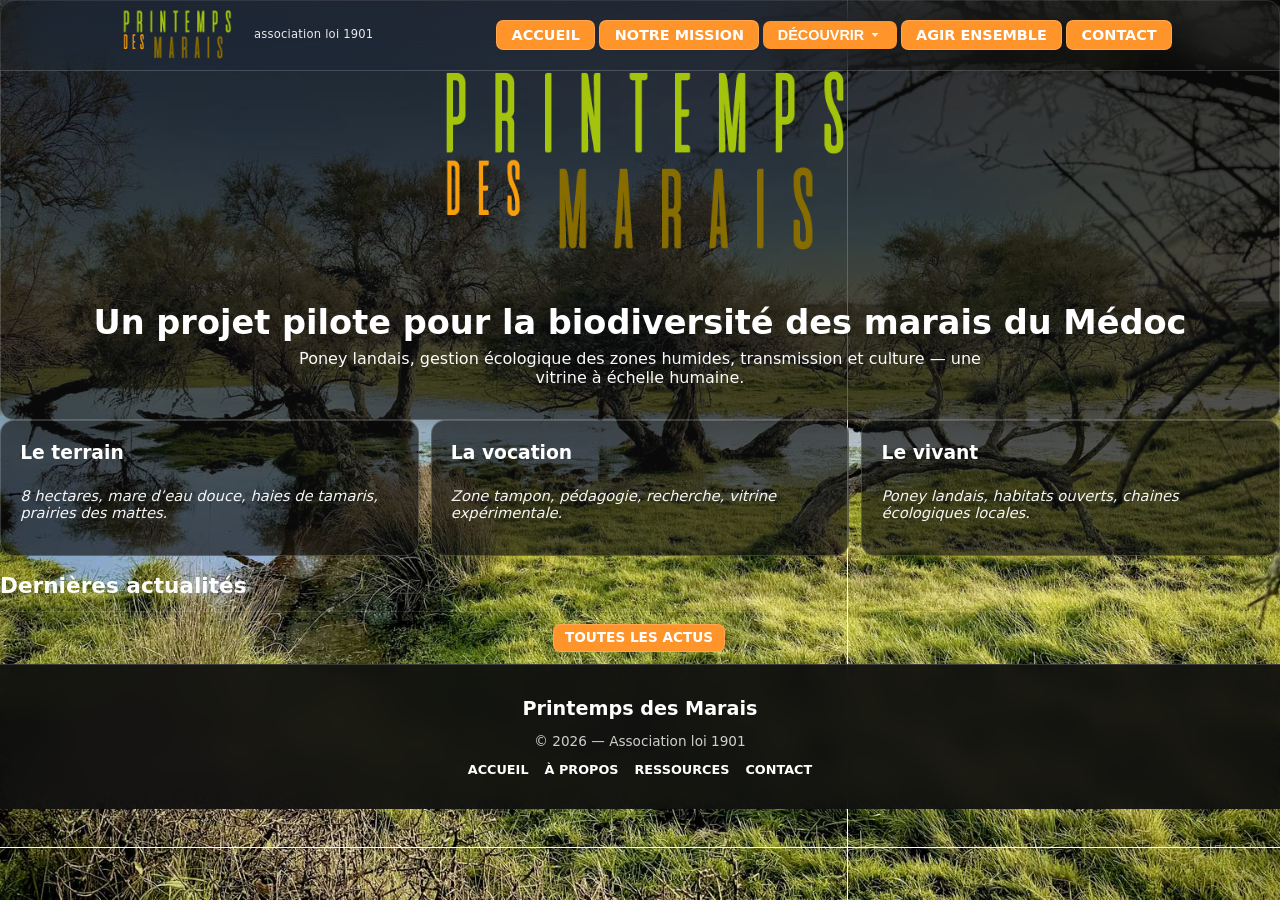
==== index.html @ e1e94a10 "Update index.html" ====
<!doctype html>
<html lang="fr">
<head>
  <meta charset="utf-8" />
  <meta name="viewport" content="width=device-width,initial-scale=1" />
  <title>Accueil — Printemps des Marais</title>

  <!-- Styles globaux -->
  <link rel="stylesheet" href="css/fonts.css">
  <link rel="stylesheet" href="css/layout.css">
  <link rel="stylesheet" href="css/content.css">
</head>
<body class="page1">
  <!-- Fond décoratif (défini via body.page1 dans content.css → fondterrain8.jpg) -->
  <div class="bg-container"><div class="bg-image"></div></div>

  <!-- Header injecté -->
  <header id="site-header"></header>

  <main class="wrap" id="main">
    <!-- HERO -->
    <section id="home-hero" class="panel center" style="padding:clamp(1.2rem,4vw,2rem)">
      <img src="images/logo_pdm.png" alt="Printemps des Marais — Logo" style="width:100%;max-width:520px;height:auto;display:block;margin:0 auto .6rem auto;">
      <h1 class="section-title" style="margin:.2rem 0 .4rem 0;">Un projet pilote pour la biodiversité des marais du Médoc</h1>
      <p style="max-width:70ch;margin:0 auto;opacity:.98;">Poney landais, gestion écologique des zones humides, transmission et culture — une vitrine à échelle humaine.</p>
    </section>

    <!-- CARTES INTRO (exemple) -->
    <section class="home-grid" aria-label="Repères">
      <article class="home-card">
        <h3>Le terrain</h3>
        <p class="small">8&nbsp;hectares, mare d’eau douce, haies de tamaris, prairies des mattes.</p>
      </article>
      <article class="home-card">
        <h3>La vocation</h3>
        <p class="small">Zone tampon, pédagogie, recherche, vitrine expérimentale.</p>
      </article>
      <article class="home-card">
        <h3>Le vivant</h3>
        <p class="small">Poney landais, habitats ouverts, chaines écologiques locales.</p>
      </article>
    </section>

    <!-- DERNIÈRES ACTUALITÉS -->
    <section aria-label="Dernières actualités" style="margin-top:1rem;">
      <h2 class="section-subtitle">Dernières actualités</h2>

      <!-- Liste qui sera peuplée par js/home-news.js -->
      <div id="home-news" class="news-list" data-limit="3"></div>

      <div class="news-card__actions" style="justify-content:center;margin-top:.4rem;">
        <a class="nav-button" href="actus.html">Toutes les actus</a>
      </div>
    </section>
  </main>

  <!-- Footer injecté -->
  <footer id="site-footer"></footer>

  <!-- Scripts globaux -->
  <script src="js/background.js"></script>
  <script src="js/injector.js"></script>

  <!-- Script qui alimente la section Dernières actualités -->
  <script src="js/home-news.js"></script>
</body>
</html>
---- css/layout.css ----
/* ===========================
   VARIABLES & BASE GLOBALE
   =========================== */
:root{
  --vert: #97bb2b;
  --orange: #ff942a;
  --marron: #7f6115;

  --bar-h: 70px;
  --text: #ffffff;

  --orange-dark: #e67e22;
  --panel-bg: rgba(15,15,15,.96);
}

html { box-sizing: border-box; }
*, *::before, *::after { box-sizing: inherit; }

html, body {
  margin:0;
  padding:0;
  font-family: "Inter", system-ui, -apple-system, Segoe UI, Roboto, "Helvetica Neue", Arial, sans-serif;
  color:#111;
}

/* ===========================
   HEADER (fixe, transparent, blur fort)
   =========================== */
.site-header{
  position: fixed;
  inset: 0 0 auto 0;
  z-index: 1000;
  background: transparent;
  backdrop-filter: blur(18px) saturate(120%);
  -webkit-backdrop-filter: blur(18px) saturate(120%);
  border-bottom: 1px solid rgba(255,255,255,.18);
}

/* Conteneur nav */
.nav{
  max-width: 1100px;
  margin: 0 auto;
  padding: 0 1rem;
  min-height: var(--bar-h);
  display: flex;
  align-items: center;
  justify-content: space-between;
  font-family: "Inter", system-ui, sans-serif;
}

/* Marque */
.brand{
  display:flex; align-items:center; gap:.5rem;
  text-decoration:none; min-height: var(--bar-h);
}
.brand-logo{
  height: var(--bar-h); width:auto; object-fit: contain; display:block;
}
.tagline{
  font-size: .72rem; line-height: 1; letter-spacing: .02em;
  text-transform: none;
  color: rgba(255,255,255,.9);
  white-space: nowrap;
  align-self: center;
}

/* Liens desktop (boutons oranges Inter 700 caps) */
.nav-links{ 
  display:flex; 
  gap:2px; /* espace entre boutons */
  align-items:center; 
}

.nav-link,
.nav-button{
  display:inline-block;
  background: var(--orange);
  color: #fff;
  text-decoration: none;
  font-weight: 700;
  text-transform: uppercase;
  padding: .45rem .9rem;
  border-radius: .45rem;
  border: 1px solid rgba(255,255,255,.18);
  font-size: .9rem;
  line-height: 1;
  transition: background .2s ease, opacity .2s ease, transform .05s ease;
  cursor: pointer;
  margin-right:2px; /* espace léger entre boutons */
}
.nav-link:hover,
.nav-button:hover{ background: var(--orange-dark); }
.nav-button:active,
.nav-link:active{ transform: translateY(1px); }

/* Élément avec sous-menu */
.nav-group{ position: relative; }

/* Bouton "Découvrir" */
.has-sub{
  border: none;
  background: var(--orange);
  color: #fff;
  font-weight: 700;
  text-transform: uppercase;
  padding: .45rem .9rem;
  border-radius: .45rem;
  display: inline-flex;
  align-items: center;
  gap: .25rem;
  cursor: pointer;
}
.has-sub:hover{ background: var(--orange-dark); }

/* Caret + pivot */
.caret{
  width:14px; height:14px; opacity:.9;
  transition: transform .18s ease;
  transform-origin: 50% 45%;
}
.nav-group:hover .caret,
.nav-group:focus-within .caret,
.nav-group.open .caret{
  transform: rotate(180deg);
}

/* Sous-menu (desktop) — ORANGE + fade/slide + anti-flicker */
.submenu{
  position: absolute;
  top: 100%;
  left: 0;
  min-width: 260px;
  background: var(--orange);
  color: #fff;
  z-index: 1002;
  border: 1px solid rgba(255,255,255,.18);
  border-radius: 12px;
  padding: .35rem;

  opacity: 0;
  visibility: hidden;
  transform: translateY(-6px);
  pointer-events: none;

  transition: opacity .18s ease, transform .18s ease, visibility 0s linear .18s;
  will-change: opacity, transform;
}
.submenu::before{
  content:"";
  position:absolute;
  left:0; right:0;
  top:-8px; height:8px;
}
.nav-group:hover .submenu,
.nav-group:focus-within .submenu,
.nav-group.open .submenu{
  opacity: 1;
  transform: translateY(0);
  visibility: visible;
  pointer-events: auto;
  transition-delay: 0s;
}

/* Liens du sous-menu (plus petits) + espace 2px entre items */
.submenu-link{
  display:block;
  padding: .45rem .6rem;
  color:#fff; text-decoration:none;
  font-weight:700;
  text-transform: uppercase;
  font-size:.8rem;
  border-radius: .4rem;
  margin-bottom:2px;      /* espace entre items */
}
.submenu-link:last-child{ margin-bottom:0; }
.submenu-link:hover{ background: rgba(255,255,255,.12); }

/* ===== Burger & mobile ===== */
.nav-toggle{ position:absolute; left:-9999px; }
.hamburger{
  display:none;
  width:44px; height:44px; padding:10px;
  cursor:pointer;
  align-items:center; justify-content:center; flex-direction:column; gap:5px;
}
.hamburger span{
  display:block; width:24px; height:3px; background:#fff; border-radius:2px;
}

.mobile-menu{
  display:none; position:absolute; top: var(--bar-h); left:0; right:0; z-index: 1001;
  background: var(--panel-bg);
  backdrop-filter: blur(12px);
  -webkit-backdrop-filter: blur(12px);
  border-top: 1px solid rgba(255,255,255,.12);
  padding: .5rem;
}

.mobile-link{
  display:block;
  padding: .85rem 1rem;
  text-decoration:none;
  color:#fff;
  border-bottom:1px solid rgba(255,255,255,.08);
  font-weight: 700;
  text-transform: uppercase;
  border-radius: .35rem;
  margin-bottom:2px; /* espace entre boutons */
}
.mobile-link:hover{ background: rgba(255,255,255,.1); }

/* Boutons orange spécifiques dans le menu mobile (iOS/burger) */
.mobile-link.nav-button,
.sub-trigger.nav-button{
  background: var(--orange);
  border:1px solid rgba(255,255,255,.18);
}
.mobile-link.nav-button:hover,
.sub-trigger.nav-button:hover{
  background: var(--orange-dark);
}

/* Sous-menu mobile (accordion) */
.sub-toggle{ position:absolute; left:-9999px; }
.sub-trigger{
  display:block; position:relative; cursor:pointer;
  margin-top:0;           /* évite un surplus d'espace au-dessus */
  line-height:1.2;        /* harmonise la hauteur du bouton label */
  margin-bottom:2px;      /* espace uniforme entre Notre Mission et Découvrir */
}
.sub-trigger::after{
  content:"▾"; position:absolute; right:1rem; top:50%; transform: translateY(-50%);
}
.mobile-submenu{
  display:none; padding: .25rem 0 .5rem 0; background: rgba(255,255,255,.03);
}
.sub-toggle:checked ~ .mobile-submenu{ display:block; }
.mobile-link.sub{ padding-left: 1.5rem; }

/* Responsive (iOS/burger) */
@media (max-width: 900px), (hover:none) and (pointer:coarse){
  .nav-links{ display:none; }
  .hamburger{ display:flex; }
  .nav{ position:relative; }
  .nav-toggle:checked ~ .mobile-menu{ display:block; }

  /* Grands titres (boutons principaux) plus gros */
  .mobile-link.nav-button,
  .sub-trigger.nav-button{
    font-size: 1rem;
    font-weight: 700;
  }
  /* Sous-menu mobile plus petit et plus fin */
  .mobile-link.sub{
    font-size: .85rem;
    font-weight: 600;
  }
}

/* Focus visible (accessibilité) */
a:focus-visible, button:focus-visible, .hamburger:focus-visible, .submenu-link:focus-visible{
  outline: 2px solid #fff; outline-offset: 3px;
}

/* ===========================
   FOOTER
   =========================== */
.site-footer{
  background: rgba(15,15,15,.92);
  backdrop-filter: blur(12px);
  -webkit-backdrop-filter: blur(12px);
  color:#fff;
  padding:2rem 1rem;
  border-top:1px solid rgba(255,255,255,.15);
  font-family: "Inter", system-ui, sans-serif;
}
.footer-inner{
  max-width:1100px;
  margin:0 auto;
  display:flex;
  flex-direction:column;
  align-items:center;
  gap:.8rem;
  text-align:center;
}
.footer-brand{
  font-size:1.2rem;
  font-weight:800;
  margin:0;
}
.footer-legal{
  font-size:.85rem;
  opacity:.8;
  margin:0;
}
.footer-nav{
  display:flex;
  gap:1rem;
  flex-wrap:wrap;
  justify-content:center;
}
.footer-nav a{
  color:#fff;
  text-decoration:none;
  font-weight:700;
  text-transform:uppercase;
  font-size:.8rem;
}
.footer-nav a:hover{ opacity:.7; }
---- css/content.css ----
/* =========================================================
   CONTENT.CSS
   Styles de contenu réutilisables (sections, panels, cartes),
   fond d'écran par page, composants (actus, features).
   Dépend des variables et resets définis dans layout.css
   (couleurs, typo, header/footer, .wrap, etc.)
   ========================================================= */

/* ===========================
   FOND D'ÉCRAN (système global)
   =========================== */
.bg-container{
  position: fixed;
  inset: 0;
  z-index: -1;
  overflow: hidden;
}
.bg-image{
  position: absolute;
  inset: 0;
  background-size: cover;
  background-position: center center;
  background-repeat: no-repeat;
  transform: translateZ(0);
  will-change: filter, opacity, transform;
  transition: filter .25s ease, opacity .25s ease;
}

/* Mapping : chaque page choisit son fond via la classe body.pageX
   (Les lignes ci-dessous peuvent être adaptées selon vos fichiers) */

/* Accueil */
body.page1 .bg-image{ background-image: url("../images/fondterrain8.jpg"); }

/* Mission (exemple) */
body.page2 .bg-image{ background-image: url("../images/fondterrain3.jpg"); }

/* Agir */
body.page3 .bg-image{ background-image: url("../images/fondterrain4.jpg"); }

/* Actus / Blog */
body.page4 .bg-image{ background-image: url("../images/fondterrain2.jpg"); }

/* Galerie / Storyboard */
body.page5 .bg-image{ background-image: url("../images/fondterrain5.jpg"); }

/* NOUVEAU — Article (exemple) */
body.page6 .bg-image{ background-image: url("../images/fondterrain6.jpg"); }

/* Page 7 (réservée / future) */
body.page7 .bg-image{ background-image: url("../images/fondterrain7.jpg"); }

/* Ressources */
body.page8 .bg-image{ background-image: url("../images/fondterrain7.jpg"); }

/* NOUVEAU — À propos */
body.page9 .bg-image{ background-image: url("../images/fondterrain5.jpg"); }

/* ===========================
   PANNEAUX & TITRES
   =========================== */
.panel{
  background: rgba(15,15,15,.65);
  border: 1px solid rgba(255,255,255,.18);
  border-radius: 14px;
  color: #fff;
  padding: clamp(.9rem, 2.6vw, 1.25rem);
  box-shadow: 0 10px 30px rgba(0,0,0,.18);
}
.section-title{
  margin: 0 0 .35rem 0;
  color: #fff;
  font-size: clamp(1.4rem, 3.2vw, 2.1rem);
  line-height: 1.2;
}
.section-subtitle{
  margin: .1rem 0 .25rem 0;
  color: #fff;
  font-size: clamp(1.05rem, 2.2vw, 1.35rem);
  line-height: 1.3;
  opacity: .98;
}

/* Liens texte (sur fond sombre) */
.text-link{
  color:#fff;
  text-decoration: underline;
  text-decoration-thickness: 2px;
  text-underline-offset: 3px;
}
.text-link:hover{ opacity:.85; }

/* Boutons orange : héritent des styles de layout.css (nav-button)
   Ici juste quelques tweaks optionnels si utilisés dans le contenu. */
.panel .nav-button{ margin-top: .25rem; }

/* ===========================
   HOME — cartes info rapides
   (utilisé aussi sur d'autres pages si besoin)
   =========================== */
.home-grid{ display:grid; gap:12px; }
@media (min-width: 900px){ .home-grid{ grid-template-columns: repeat(3, minmax(0, 1fr)); } }
.home-card{
  background: rgba(15,15,15,.65);
  border:1px solid rgba(255,255,255,.18);
  border-radius:14px;
  color:#fff;
  padding: clamp(.9rem, 2.5vw, 1.2rem);
  display:grid; gap:.4rem;
}
.home-card h3{ margin:.1rem 0 .2rem 0; color:#fff; }
.home-card p.small{ font-size:.92rem; opacity:.95; font-style: italic; }

/* ===========================
   ACTUS — mini-listing sur la home
   =========================== */
.news-list{
  display:grid; gap:12px;
}
@media (min-width: 860px){
  .news-list{
    grid-template-columns: repeat(3, minmax(0, 1fr));
  }
}
.news-card{
  background: rgba(15,15,15,.65);
  border:1px solid rgba(255,255,255,.18);
  border-radius:14px;
  color:#fff;
  overflow:hidden;
  display:grid; grid-template-rows: auto 1fr auto;
}
.news-card__thumb{
  width:100%; height:170px; object-fit:cover; display:block;
}
.news-card__body{
  padding:.85rem; display:grid; gap:.35rem;
}
.news-card__title{
  margin:0; font-size:1rem; line-height:1.25;
}
.news-card__title a{
  color:#fff; text-decoration:none;
}
.news-card__meta{
  font-size:.82rem; opacity:.85;
}
.news-card__excerpt{
  margin:.15rem 0 0 0; opacity:.95;
  display:-webkit-box; -webkit-line-clamp: 2; -webkit-box-orient: vertical; overflow:hidden;
}
.news-card__actions{
  display:flex; gap:.5rem; padding:.75rem .85rem; border-top:1px solid rgba(255,255,255,.12);
}
.news-card__actions .nav-button{
  padding:.4rem .7rem; font-size:.85rem;
}

/* ===========================
   ACTUS — page actus (cards .post)
   (Structure attendue par js/home-news.js)
   =========================== */
.post{
  display:grid;
  grid-template-columns:160px 1fr;
  gap:12px;
  background:rgba(15,15,15,.65);
  border:1px solid rgba(255,255,255,.18);
  border-radius:14px;
  color:#fff;
  overflow:hidden;
}
.post-thumb{ width:100%; height:100%; min-height:120px; object-fit:cover; display:block; }
.post-body{ padding:.9rem; display:grid; gap:.4rem; align-content:start; }
.post-title{ margin:0; font-size:1.1rem; }
.post-title a{ color:#fff; text-decoration:none; }
.post-meta{ font-size:.85rem; opacity:.85; }
.post-excerpt{ margin:.2rem 0 .4rem 0; opacity:.95; }
.posts{ display:grid; gap:12px; }
@media(min-width:820px){
  .posts{ grid-template-columns:repeat(2,1fr); }
  .post{ grid-template-columns:220px 1fr; }
}

/* Filtres actus */
.filters{ display:flex; gap:.5rem; flex-wrap:wrap; margin:.2rem 0 1rem 0; }
.filter{
  background:rgba(255,255,255,.08);
  border:1px solid rgba(255,255,255,.18);
  color:#fff; text-decoration:none;
  padding:.4rem .7rem; border-radius:.5rem;
  font-weight:700; text-transform:uppercase; font-size:.8rem;
}
.filter.is-active{ background: var(--orange); }

/* ===========================
   STORY FEATURE (article spécial vidéo/image + texte)
   =========================== */
.story-feature{
  display:grid;
  gap:14px;
  align-items:center;
  background: rgba(15,15,15,.65);
  border: 1px solid rgba(255,255,255,.18);
  border-radius: 14px;
  padding: clamp(.9rem, 2.5vw, 1.25rem);
  color:#fff;
}
@media (min-width: 860px){
  .story-feature{
    grid-template-columns: 1fr 1fr;
  }
}
.story-feature.--wide{
  grid-template-columns: 1fr;
}
.story-feature__media{
  position:relative;
  border-radius: 12px;
  overflow:hidden;
  background:#000;
  box-shadow: 0 10px 30px rgba(0,0,0,.25);
}
.story-feature__content{
  display:grid;
  gap:.6rem;
  align-content:center;
}
.story-feature__title{
  margin:0;
  font-size: clamp(1.1rem, 2.4vw, 1.5rem);
}
.story-feature__eyebrow{
  margin:0;
  font-size:.85rem;
  letter-spacing:.04em;
  text-transform:uppercase;
  opacity:.8;
}
/* Vidéo responsive */
.story-feature.--video .story-feature__media{
  aspect-ratio: 16 / 9;
}
.story-feature.--video .story-feature__media iframe{
  position:absolute; inset:0; width:100%; height:100%; border:0;
}
/* Image */
.story-feature.--image .story-feature__media img{
  display:block; width:100%; height:auto;
}
.story-feature__caption{
  margin:.35rem 0 0 0;
  font-size:.9rem;
  opacity:.9;
}
.story-feature .actions{
  display:flex; gap:.5rem; flex-wrap:wrap;
}

/* ===========================
   ARTICLES (pages article-*.html)
   =========================== */
.article{
  max-width: 900px; margin: 0 auto;
  display: grid; gap: 1rem;
}
.article h2{ margin:.2rem 0 .4rem; }
.article p{ line-height:1.7; }

/* Couverture cliquable (lightbox basique côté page article) */
.cover{
  margin: 0;
  text-align: center;
}
.cover img{
  max-width:100%;
  height:auto;
  border-radius:12px;
  border:1px solid rgba(255,255,255,.18);
  background:rgba(255,255,255,.06);
  cursor: zoom-in;
}
.cover figcaption{
  color:#fff; opacity:.95; font-size:.92rem; margin-top:.4rem;
}

/* ===========================
   UTILITAIRES
   =========================== */
.wrap-narrow{ max-width: 900px; margin: 0 auto; }
.center{ text-align:center; }
.mt-0{ margin-top:0; }
.mt-1{ margin-top:.5rem; }
.mt-2{ margin-top:1rem; }
.mb-0{ margin-bottom:0; }
.mb-1{ margin-bottom:.5rem; }
.mb-2{ margin-bottom:1rem; }
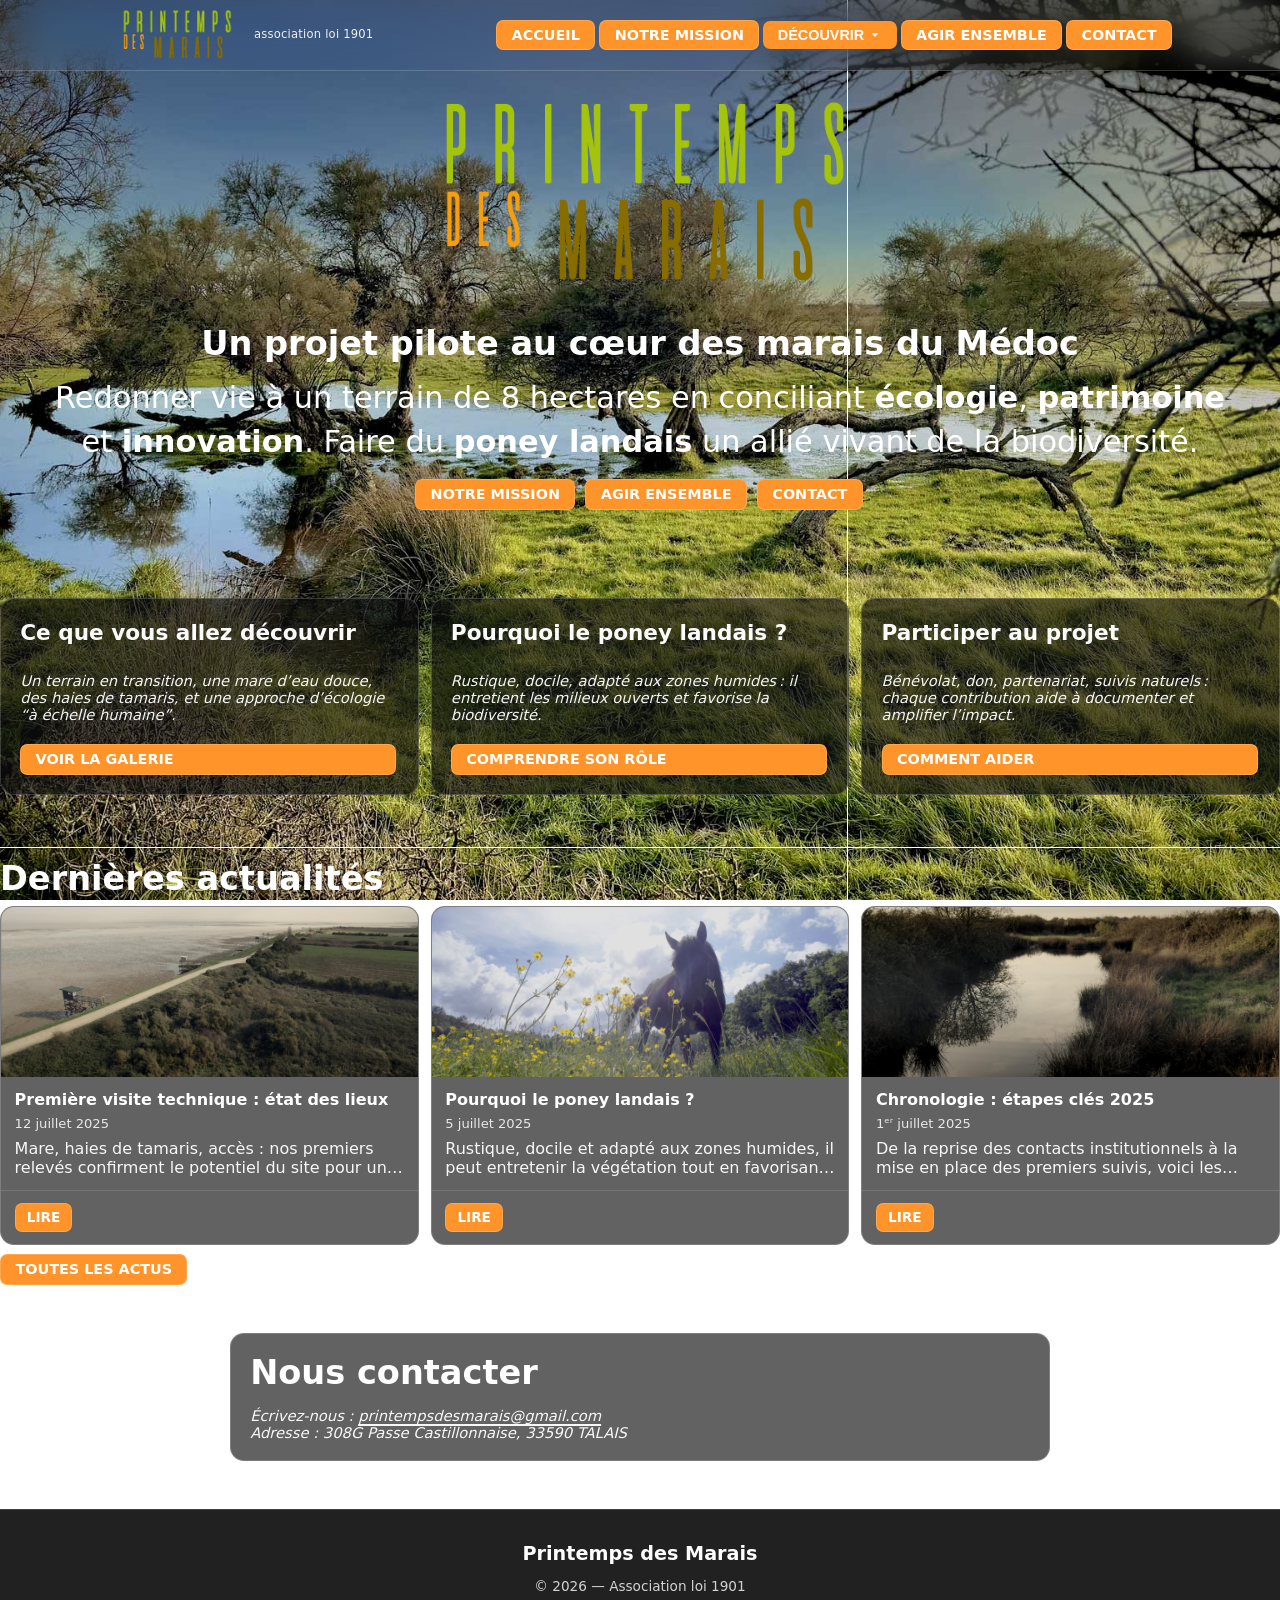
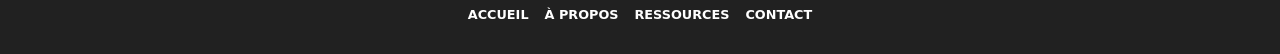
==== commit 27a4336c: "Update index.html" ====
--- a/index.html
+++ b/index.html
@@ -3,12 +3,44 @@
 <head>
   <meta charset="utf-8" />
   <meta name="viewport" content="width=device-width,initial-scale=1" />
-  <title>Accueil — Printemps des Marais</title>
-
+  <title>Printemps des Marais — Accueil</title>
+  <meta name="description" content="Projet pilote dans les marais du Médoc : écologie, patrimoine, poney landais.">
   <!-- Styles globaux -->
-  <link rel="stylesheet" href="css/fonts.css">
   <link rel="stylesheet" href="css/layout.css">
   <link rel="stylesheet" href="css/content.css">
+  <link rel="stylesheet" href="css/fonts.css">
+  <style>
+    /* Ajustements légers spécifiques à l’accueil */
+    #hero { text-align:center; padding: clamp(2rem,6vw,4rem) 0; }
+    #hero .brand-hero img{ width:100%; max-width:520px; height:auto; display:block; margin:0 auto; }
+    #hero .hero-lead{
+      color:#fff;
+      font-size: clamp(1.2rem, 2.8vw, 1.9rem);
+      line-height:1.45;
+      max-width: 74ch;
+      margin: .75rem auto 0 auto;
+      text-wrap: balance;
+      text-align:center;
+    }
+    .cta-row{ display:flex; gap:.5rem; flex-wrap:wrap; justify-content:center; margin-top:.9rem; }
+
+    /* Petites “box” d’infos sous le hero */
+    .home-grid{ display:grid; gap:12px; margin: 1rem 0 2rem 0; }
+    @media (min-width: 900px){ .home-grid{ grid-template-columns: repeat(3, minmax(0, 1fr)); } }
+    .home-card{
+      background: rgba(15,15,15,.65);
+      border:1px solid rgba(255,255,255,.18);
+      border-radius:14px;
+      color:#fff;
+      padding: clamp(.9rem, 2.5vw, 1.2rem);
+      display:grid; gap:.4rem;
+    }
+    .home-card h3{ margin:.1rem 0 .2rem 0; color:#fff; }
+    .home-card p.small{ font-size:.92rem; opacity:.95; font-style: italic; }
+
+    /* Section actualités (le script injecte .news-card depuis home-news.js) */
+    #actualites .section-title{ margin-bottom:.4rem; }
+  </style>
 </head>
 <body class="page1">
   <!-- Fond décoratif (défini via body.page1 dans content.css → fondterrain8.jpg) -->
@@ -17,39 +49,62 @@
   <!-- Header injecté -->
   <header id="site-header"></header>
 
-  <main class="wrap" id="main">
+  <main id="main" class="wrap">
     <!-- HERO -->
-    <section id="home-hero" class="panel center" style="padding:clamp(1.2rem,4vw,2rem)">
-      <img src="images/logo_pdm.png" alt="Printemps des Marais — Logo" style="width:100%;max-width:520px;height:auto;display:block;margin:0 auto .6rem auto;">
-      <h1 class="section-title" style="margin:.2rem 0 .4rem 0;">Un projet pilote pour la biodiversité des marais du Médoc</h1>
-      <p style="max-width:70ch;margin:0 auto;opacity:.98;">Poney landais, gestion écologique des zones humides, transmission et culture — une vitrine à échelle humaine.</p>
+    <section id="hero" aria-label="Introduction — Accueil">
+      <div class="brand-hero">
+        <img src="images/logo_pdm.png" alt="Printemps des Marais — Logo">
+      </div>
+      <h1 class="section-title" style="color:#fff;">Un projet pilote au cœur des marais du Médoc</h1>
+      <p class="hero-lead">
+        Redonner vie à un terrain de 8&nbsp;hectares en conciliant <strong>écologie</strong>, <strong>patrimoine</strong> et <strong>innovation</strong>.
+        Faire du <strong>poney landais</strong> un allié vivant de la biodiversité.
+      </p>
+      <div class="cta-row">
+        <a href="projet-1.html" class="nav-button">Notre mission</a>
+        <a href="agir.html" class="nav-button">Agir ensemble</a>
+        <a href="#contact" class="nav-button">Contact</a>
+      </div>
     </section>
 
-    <!-- CARTES INTRO (exemple) -->
-    <section class="home-grid" aria-label="Repères">
-      <article class="home-card">
-        <h3>Le terrain</h3>
-        <p class="small">8&nbsp;hectares, mare d’eau douce, haies de tamaris, prairies des mattes.</p>
-      </article>
-      <article class="home-card">
-        <h3>La vocation</h3>
-        <p class="small">Zone tampon, pédagogie, recherche, vitrine expérimentale.</p>
-      </article>
-      <article class="home-card">
-        <h3>Le vivant</h3>
-        <p class="small">Poney landais, habitats ouverts, chaines écologiques locales.</p>
-      </article>
+    <!-- 3 boxes de mise en contexte -->
+    <section aria-label="À la une" style="padding: .5rem 0 1rem 0;">
+      <div class="home-grid">
+        <article class="home-card">
+          <h3 class="section-subtitle">Ce que vous allez découvrir</h3>
+          <p class="small">Un terrain en transition, une mare d’eau douce, des haies de tamaris, et une approche d’écologie “à échelle humaine”.</p>
+          <a href="galerie.html" class="nav-button">Voir la galerie</a>
+        </article>
+        <article class="home-card">
+          <h3 class="section-subtitle">Pourquoi le poney landais ?</h3>
+          <p class="small">Rustique, docile, adapté aux zones humides : il entretient les milieux ouverts et favorise la biodiversité.</p>
+          <a href="projet-1.html#biodiversite" class="nav-button">Comprendre son rôle</a>
+        </article>
+        <article class="home-card">
+          <h3 class="section-subtitle">Participer au projet</h3>
+          <p class="small">Bénévolat, don, partenariat, suivis naturels : chaque contribution aide à documenter et amplifier l’impact.</p>
+          <a href="agir.html" class="nav-button">Comment aider</a>
+        </article>
+      </div>
     </section>
 
-    <!-- DERNIÈRES ACTUALITÉS -->
-    <section aria-label="Dernières actualités" style="margin-top:1rem;">
-      <h2 class="section-subtitle">Dernières actualités</h2>
+    <!-- ACTUALITÉS (auto : 3 derniers articles de actus.html) -->
+    <section id="actualites" aria-label="Dernières actualités" style="padding:1rem 0 2rem 0;">
+      <h2 class="section-title">Dernières actualités</h2>
+      <div id="home-news-list" class="news-list"></div>
+      <div style="margin-top:.6rem;">
+        <a class="nav-button" href="actus.html">Toutes les actus</a>
+      </div>
+    </section>
 
-      <!-- Liste qui sera peuplée par js/home-news.js -->
-      <div id="home-news" class="news-list" data-limit="3"></div>
-
-      <div class="news-card__actions" style="justify-content:center;margin-top:.4rem;">
-        <a class="nav-button" href="actus.html">Toutes les actus</a>
+    <!-- CONTACT -->
+    <section id="contact" aria-label="Contact" style="padding:1rem 0 3rem 0;">
+      <div class="home-card" style="max-width:820px; margin:0 auto;">
+        <h2 class="section-title" style="margin:0 0 .25rem 0;">Nous contacter</h2>
+        <p class="small" style="margin:.2rem 0 0 0;">
+          Écrivez-nous : <a class="text-link" href="mailto:printempsdesmarais@gmail.com">printempsdesmarais@gmail.com</a><br>
+          Adresse : 308G Passe Castillonnaise, 33590 TALAIS
+        </p>
       </div>
     </section>
   </main>
@@ -60,8 +115,9 @@
   <!-- Scripts globaux -->
   <script src="js/background.js"></script>
   <script src="js/injector.js"></script>
+  <script src="js/short-text.js"></script>
 
-  <!-- Script qui alimente la section Dernières actualités -->
-  <script src="js/home-news.js"></script>
+  <!-- Script d’agrégation des actus (auto 3 derniers) -->
+  <script src="js/home-news.js" defer></script>
 </body>
 </html>
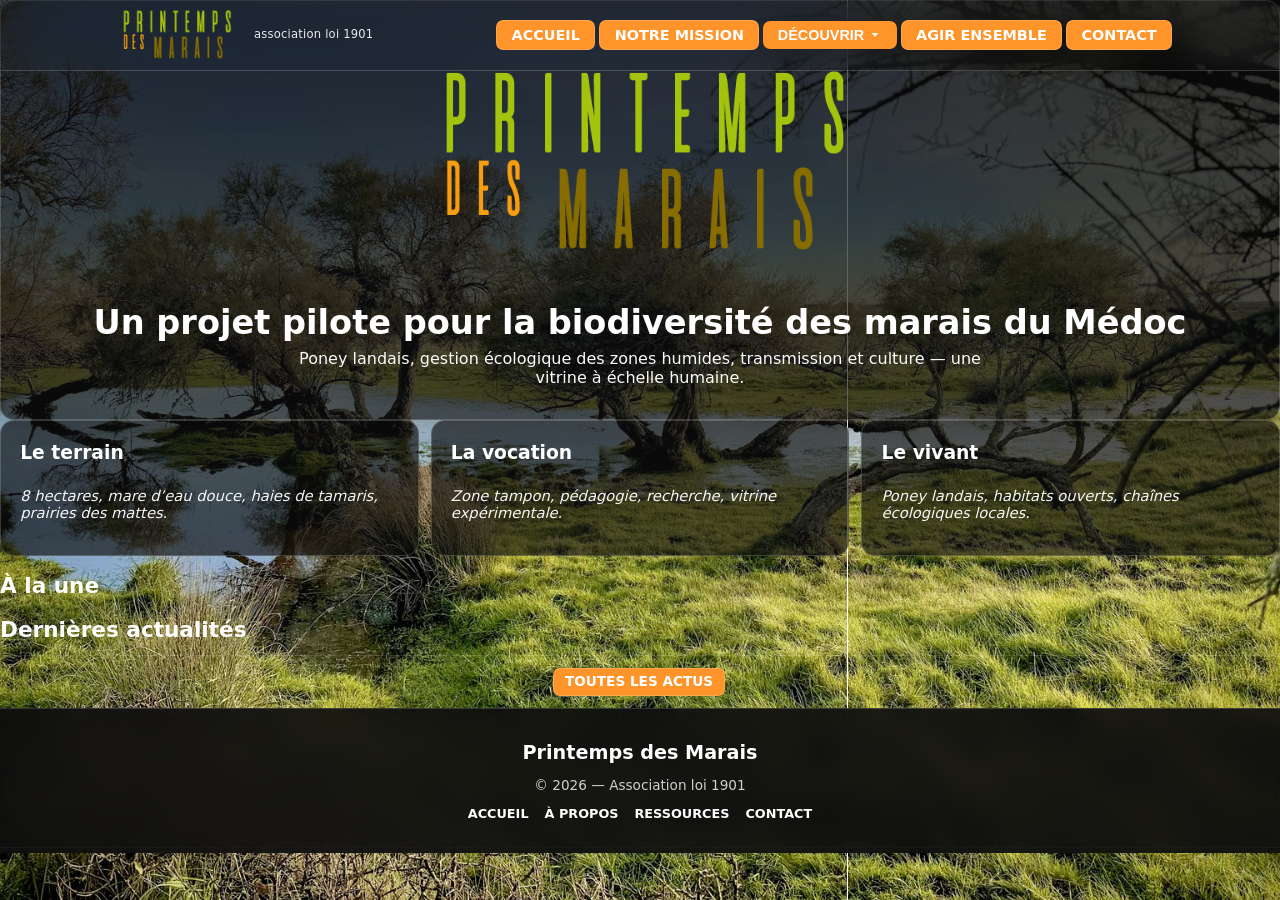
==== commit 306bf32b: "Update index.html" ====
--- a/index.html
+++ b/index.html
@@ -3,43 +3,26 @@
 <head>
   <meta charset="utf-8" />
   <meta name="viewport" content="width=device-width,initial-scale=1" />
-  <title>Printemps des Marais — Accueil</title>
-  <meta name="description" content="Projet pilote dans les marais du Médoc : écologie, patrimoine, poney landais.">
+  <title>Accueil — Printemps des Marais</title>
+
   <!-- Styles globaux -->
+  <link rel="stylesheet" href="css/fonts.css">
   <link rel="stylesheet" href="css/layout.css">
   <link rel="stylesheet" href="css/content.css">
-  <link rel="stylesheet" href="css/fonts.css">
+
+  <!-- Styles locaux très légers pour la zone À la une -->
   <style>
-    /* Ajustements légers spécifiques à l’accueil */
-    #hero { text-align:center; padding: clamp(2rem,6vw,4rem) 0; }
-    #hero .brand-hero img{ width:100%; max-width:520px; height:auto; display:block; margin:0 auto; }
-    #hero .hero-lead{
-      color:#fff;
-      font-size: clamp(1.2rem, 2.8vw, 1.9rem);
-      line-height:1.45;
-      max-width: 74ch;
-      margin: .75rem auto 0 auto;
-      text-wrap: balance;
-      text-align:center;
+    #home-featured-section { margin-top: 1rem; }
+    #home-featured .feature-wrap{
+      background: rgba(15,15,15,.65);
+      border: 1px solid rgba(255,255,255,.18);
+      border-radius: 14px;
+      padding: clamp(.6rem, 2vw, 1rem);
+      box-shadow: 0 10px 30px rgba(0,0,0,.18);
+      overflow: hidden;
     }
-    .cta-row{ display:flex; gap:.5rem; flex-wrap:wrap; justify-content:center; margin-top:.9rem; }
-
-    /* Petites “box” d’infos sous le hero */
-    .home-grid{ display:grid; gap:12px; margin: 1rem 0 2rem 0; }
-    @media (min-width: 900px){ .home-grid{ grid-template-columns: repeat(3, minmax(0, 1fr)); } }
-    .home-card{
-      background: rgba(15,15,15,.65);
-      border:1px solid rgba(255,255,255,.18);
-      border-radius:14px;
-      color:#fff;
-      padding: clamp(.9rem, 2.5vw, 1.2rem);
-      display:grid; gap:.4rem;
-    }
-    .home-card h3{ margin:.1rem 0 .2rem 0; color:#fff; }
-    .home-card p.small{ font-size:.92rem; opacity:.95; font-style: italic; }
-
-    /* Section actualités (le script injecte .news-card depuis home-news.js) */
-    #actualites .section-title{ margin-bottom:.4rem; }
+    /* Harmonise les marges si plusieurs éléments À la une */
+    #home-featured > .feature-wrap + .feature-wrap { margin-top: 12px; }
   </style>
 </head>
 <body class="page1">
@@ -49,62 +32,42 @@
   <!-- Header injecté -->
   <header id="site-header"></header>
 
-  <main id="main" class="wrap">
+  <main class="wrap" id="main">
     <!-- HERO -->
-    <section id="hero" aria-label="Introduction — Accueil">
-      <div class="brand-hero">
-        <img src="images/logo_pdm.png" alt="Printemps des Marais — Logo">
-      </div>
-      <h1 class="section-title" style="color:#fff;">Un projet pilote au cœur des marais du Médoc</h1>
-      <p class="hero-lead">
-        Redonner vie à un terrain de 8&nbsp;hectares en conciliant <strong>écologie</strong>, <strong>patrimoine</strong> et <strong>innovation</strong>.
-        Faire du <strong>poney landais</strong> un allié vivant de la biodiversité.
-      </p>
-      <div class="cta-row">
-        <a href="projet-1.html" class="nav-button">Notre mission</a>
-        <a href="agir.html" class="nav-button">Agir ensemble</a>
-        <a href="#contact" class="nav-button">Contact</a>
-      </div>
+    <section id="home-hero" class="panel center" style="padding:clamp(1.2rem,4vw,2rem)">
+      <img src="images/logo_pdm.png" alt="Printemps des Marais — Logo" style="width:100%;max-width:520px;height:auto;display:block;margin:0 auto .6rem auto;">
+      <h1 class="section-title" style="margin:.2rem 0 .4rem 0;">Un projet pilote pour la biodiversité des marais du Médoc</h1>
+      <p style="max-width:70ch;margin:0 auto;opacity:.98;">Poney landais, gestion écologique des zones humides, transmission et culture — une vitrine à échelle humaine.</p>
     </section>
 
-    <!-- 3 boxes de mise en contexte -->
-    <section aria-label="À la une" style="padding: .5rem 0 1rem 0;">
-      <div class="home-grid">
-        <article class="home-card">
-          <h3 class="section-subtitle">Ce que vous allez découvrir</h3>
-          <p class="small">Un terrain en transition, une mare d’eau douce, des haies de tamaris, et une approche d’écologie “à échelle humaine”.</p>
-          <a href="galerie.html" class="nav-button">Voir la galerie</a>
-        </article>
-        <article class="home-card">
-          <h3 class="section-subtitle">Pourquoi le poney landais ?</h3>
-          <p class="small">Rustique, docile, adapté aux zones humides : il entretient les milieux ouverts et favorise la biodiversité.</p>
-          <a href="projet-1.html#biodiversite" class="nav-button">Comprendre son rôle</a>
-        </article>
-        <article class="home-card">
-          <h3 class="section-subtitle">Participer au projet</h3>
-          <p class="small">Bénévolat, don, partenariat, suivis naturels : chaque contribution aide à documenter et amplifier l’impact.</p>
-          <a href="agir.html" class="nav-button">Comment aider</a>
-        </article>
-      </div>
+    <!-- CARTES INTRO -->
+    <section class="home-grid" aria-label="Repères">
+      <article class="home-card">
+        <h3>Le terrain</h3>
+        <p class="small">8&nbsp;hectares, mare d’eau douce, haies de tamaris, prairies des mattes.</p>
+      </article>
+      <article class="home-card">
+        <h3>La vocation</h3>
+        <p class="small">Zone tampon, pédagogie, recherche, vitrine expérimentale.</p>
+      </article>
+      <article class="home-card">
+        <h3>Le vivant</h3>
+        <p class="small">Poney landais, habitats ouverts, chaînes écologiques locales.</p>
+      </article>
     </section>
 
-    <!-- ACTUALITÉS (auto : 3 derniers articles de actus.html) -->
-    <section id="actualites" aria-label="Dernières actualités" style="padding:1rem 0 2rem 0;">
-      <h2 class="section-title">Dernières actualités</h2>
-      <div id="home-news-list" class="news-list"></div>
-      <div style="margin-top:.6rem;">
-        <a class="nav-button" href="actus.html">Toutes les actus</a>
-      </div>
+    <!-- À LA UNE (FEATURED) -->
+    <section id="home-featured-section" aria-label="À la une">
+      <h2 class="section-subtitle">À la une</h2>
+      <div id="home-featured" data-limit="1"></div>
     </section>
 
-    <!-- CONTACT -->
-    <section id="contact" aria-label="Contact" style="padding:1rem 0 3rem 0;">
-      <div class="home-card" style="max-width:820px; margin:0 auto;">
-        <h2 class="section-title" style="margin:0 0 .25rem 0;">Nous contacter</h2>
-        <p class="small" style="margin:.2rem 0 0 0;">
-          Écrivez-nous : <a class="text-link" href="mailto:printempsdesmarais@gmail.com">printempsdesmarais@gmail.com</a><br>
-          Adresse : 308G Passe Castillonnaise, 33590 TALAIS
-        </p>
+    <!-- DERNIÈRES ACTUALITÉS -->
+    <section aria-label="Dernières actualités" style="margin-top:1rem;">
+      <h2 class="section-subtitle">Dernières actualités</h2>
+      <div id="home-news" class="news-list" data-limit="3"></div>
+      <div class="news-card__actions" style="justify-content:center;margin-top:.4rem;">
+        <a class="nav-button" href="actus.html">Toutes les actus</a>
       </div>
     </section>
   </main>
@@ -115,9 +78,8 @@
   <!-- Scripts globaux -->
   <script src="js/background.js"></script>
   <script src="js/injector.js"></script>
-  <script src="js/short-text.js"></script>
 
-  <!-- Script d’agrégation des actus (auto 3 derniers) -->
-  <script src="js/home-news.js" defer></script>
+  <!-- Script qui alimente “À la une” et “Dernières actualités” -->
+  <script src="js/home-news.js"></script>
 </body>
 </html>
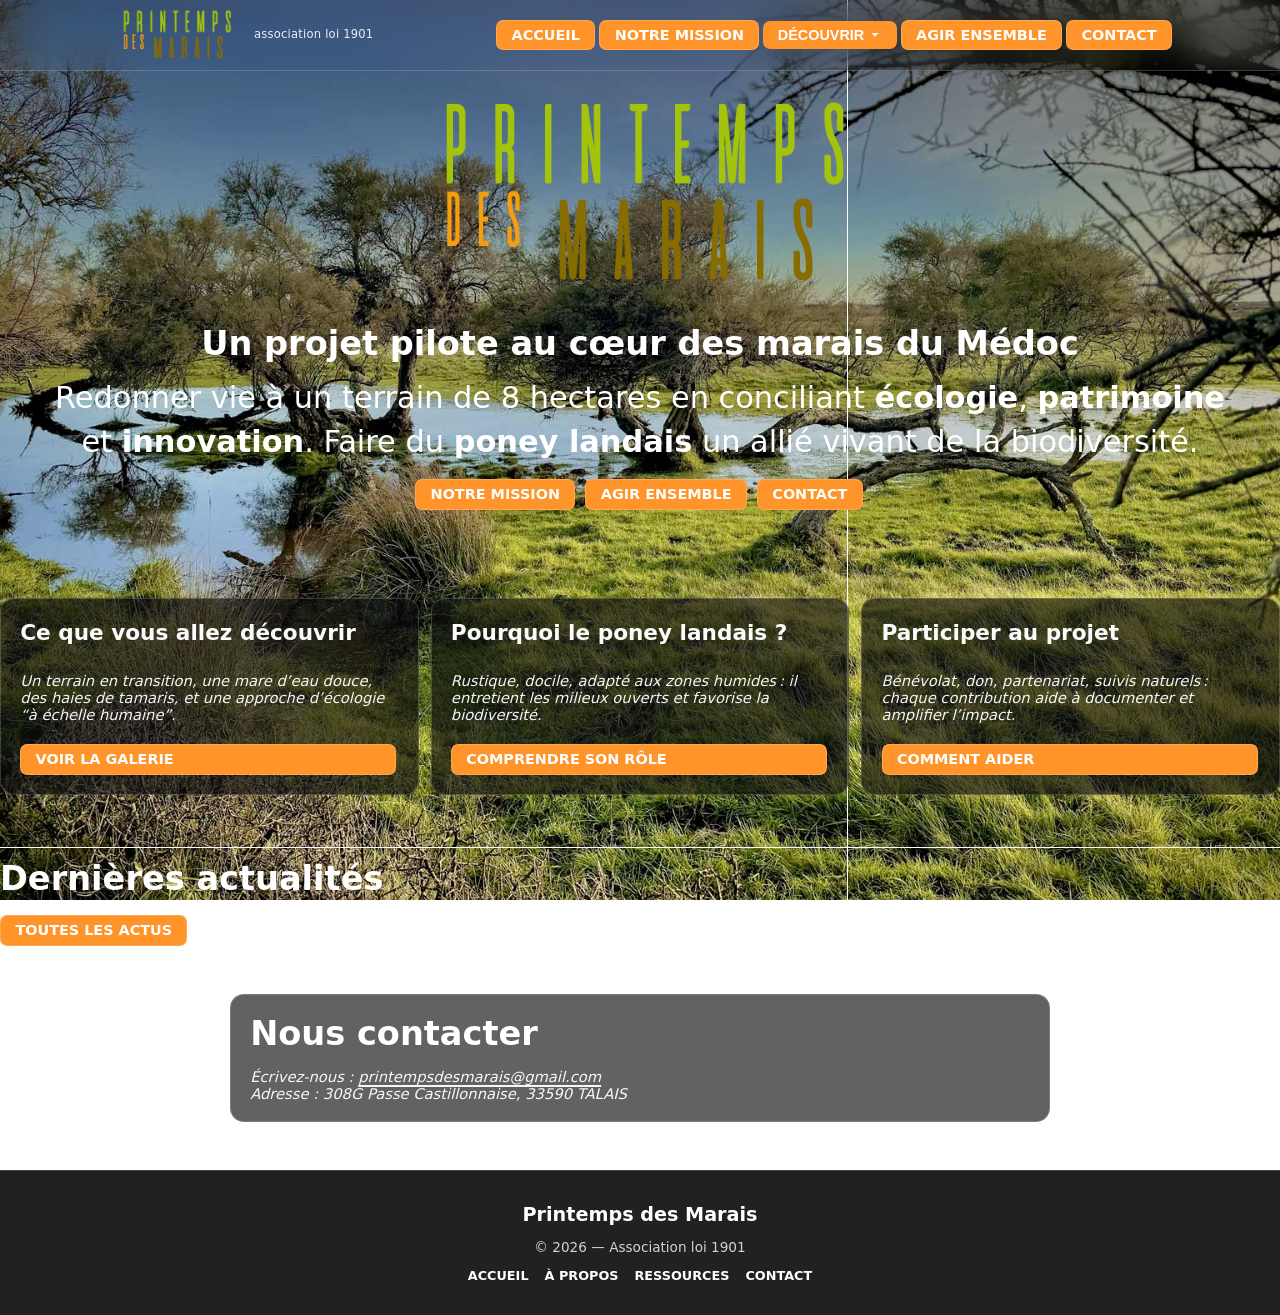
==== commit 86ffc0b2: "Update index.html" ====
--- a/index.html
+++ b/index.html
@@ -3,26 +3,43 @@
 <head>
   <meta charset="utf-8" />
   <meta name="viewport" content="width=device-width,initial-scale=1" />
-  <title>Accueil — Printemps des Marais</title>
-
+  <title>Printemps des Marais — Accueil</title>
+  <meta name="description" content="Projet pilote dans les marais du Médoc : écologie, patrimoine, poney landais.">
   <!-- Styles globaux -->
-  <link rel="stylesheet" href="css/fonts.css">
   <link rel="stylesheet" href="css/layout.css">
   <link rel="stylesheet" href="css/content.css">
+  <link rel="stylesheet" href="css/fonts.css">
+  <style>
+    /* Ajustements légers spécifiques à l’accueil */
+    #hero { text-align:center; padding: clamp(2rem,6vw,4rem) 0; }
+    #hero .brand-hero img{ width:100%; max-width:520px; height:auto; display:block; margin:0 auto; }
+    #hero .hero-lead{
+      color:#fff;
+      font-size: clamp(1.2rem, 2.8vw, 1.9rem);
+      line-height:1.45;
+      max-width: 74ch;
+      margin: .75rem auto 0 auto;
+      text-wrap: balance;
+      text-align:center;
+    }
+    .cta-row{ display:flex; gap:.5rem; flex-wrap:wrap; justify-content:center; margin-top:.9rem; }
 
-  <!-- Styles locaux très légers pour la zone À la une -->
-  <style>
-    #home-featured-section { margin-top: 1rem; }
-    #home-featured .feature-wrap{
+    /* Petites “box” d’infos sous le hero */
+    .home-grid{ display:grid; gap:12px; margin: 1rem 0 2rem 0; }
+    @media (min-width: 900px){ .home-grid{ grid-template-columns: repeat(3, minmax(0, 1fr)); } }
+    .home-card{
       background: rgba(15,15,15,.65);
-      border: 1px solid rgba(255,255,255,.18);
-      border-radius: 14px;
-      padding: clamp(.6rem, 2vw, 1rem);
-      box-shadow: 0 10px 30px rgba(0,0,0,.18);
-      overflow: hidden;
+      border:1px solid rgba(255,255,255,.18);
+      border-radius:14px;
+      color:#fff;
+      padding: clamp(.9rem, 2.5vw, 1.2rem);
+      display:grid; gap:.4rem;
     }
-    /* Harmonise les marges si plusieurs éléments À la une */
-    #home-featured > .feature-wrap + .feature-wrap { margin-top: 12px; }
+    .home-card h3{ margin:.1rem 0 .2rem 0; color:#fff; }
+    .home-card p.small{ font-size:.92rem; opacity:.95; font-style: italic; }
+
+    /* Section actualités (le script injecte .news-card depuis home-news.js) */
+    #actualites .section-title{ margin-bottom:.4rem; }
   </style>
 </head>
 <body class="page1">
@@ -32,42 +49,62 @@
   <!-- Header injecté -->
   <header id="site-header"></header>
 
-  <main class="wrap" id="main">
+  <main id="main" class="wrap">
     <!-- HERO -->
-    <section id="home-hero" class="panel center" style="padding:clamp(1.2rem,4vw,2rem)">
-      <img src="images/logo_pdm.png" alt="Printemps des Marais — Logo" style="width:100%;max-width:520px;height:auto;display:block;margin:0 auto .6rem auto;">
-      <h1 class="section-title" style="margin:.2rem 0 .4rem 0;">Un projet pilote pour la biodiversité des marais du Médoc</h1>
-      <p style="max-width:70ch;margin:0 auto;opacity:.98;">Poney landais, gestion écologique des zones humides, transmission et culture — une vitrine à échelle humaine.</p>
+    <section id="hero" aria-label="Introduction — Accueil">
+      <div class="brand-hero">
+        <img src="images/logo_pdm.png" alt="Printemps des Marais — Logo">
+      </div>
+      <h1 class="section-title" style="color:#fff;">Un projet pilote au cœur des marais du Médoc</h1>
+      <p class="hero-lead">
+        Redonner vie à un terrain de 8&nbsp;hectares en conciliant <strong>écologie</strong>, <strong>patrimoine</strong> et <strong>innovation</strong>.
+        Faire du <strong>poney landais</strong> un allié vivant de la biodiversité.
+      </p>
+      <div class="cta-row">
+        <a href="projet-1.html" class="nav-button">Notre mission</a>
+        <a href="agir.html" class="nav-button">Agir ensemble</a>
+        <a href="#contact" class="nav-button">Contact</a>
+      </div>
     </section>
 
-    <!-- CARTES INTRO -->
-    <section class="home-grid" aria-label="Repères">
-      <article class="home-card">
-        <h3>Le terrain</h3>
-        <p class="small">8&nbsp;hectares, mare d’eau douce, haies de tamaris, prairies des mattes.</p>
-      </article>
-      <article class="home-card">
-        <h3>La vocation</h3>
-        <p class="small">Zone tampon, pédagogie, recherche, vitrine expérimentale.</p>
-      </article>
-      <article class="home-card">
-        <h3>Le vivant</h3>
-        <p class="small">Poney landais, habitats ouverts, chaînes écologiques locales.</p>
-      </article>
+    <!-- 3 boxes de mise en contexte -->
+    <section aria-label="À la une" style="padding: .5rem 0 1rem 0;">
+      <div class="home-grid">
+        <article class="home-card">
+          <h3 class="section-subtitle">Ce que vous allez découvrir</h3>
+          <p class="small">Un terrain en transition, une mare d’eau douce, des haies de tamaris, et une approche d’écologie “à échelle humaine”.</p>
+          <a href="galerie.html" class="nav-button">Voir la galerie</a>
+        </article>
+        <article class="home-card">
+          <h3 class="section-subtitle">Pourquoi le poney landais ?</h3>
+          <p class="small">Rustique, docile, adapté aux zones humides : il entretient les milieux ouverts et favorise la biodiversité.</p>
+          <a href="projet-1.html#biodiversite" class="nav-button">Comprendre son rôle</a>
+        </article>
+        <article class="home-card">
+          <h3 class="section-subtitle">Participer au projet</h3>
+          <p class="small">Bénévolat, don, partenariat, suivis naturels : chaque contribution aide à documenter et amplifier l’impact.</p>
+          <a href="agir.html" class="nav-button">Comment aider</a>
+        </article>
+      </div>
     </section>
 
-    <!-- À LA UNE (FEATURED) -->
-    <section id="home-featured-section" aria-label="À la une">
-      <h2 class="section-subtitle">À la une</h2>
-      <div id="home-featured" data-limit="1"></div>
+    <!-- ACTUALITÉS (auto : 3 derniers articles de actus.html) -->
+    <section id="actualites" aria-label="Dernières actualités" style="padding:1rem 0 2rem 0;">
+      <h2 class="section-title">Dernières actualités</h2>
+      <div id="home-news-list" class="news-list"></div>
+      <div style="margin-top:.6rem;">
+        <a class="nav-button" href="actus.html">Toutes les actus</a>
+      </div>
     </section>
 
-    <!-- DERNIÈRES ACTUALITÉS -->
-    <section aria-label="Dernières actualités" style="margin-top:1rem;">
-      <h2 class="section-subtitle">Dernières actualités</h2>
-      <div id="home-news" class="news-list" data-limit="3"></div>
-      <div class="news-card__actions" style="justify-content:center;margin-top:.4rem;">
-        <a class="nav-button" href="actus.html">Toutes les actus</a>
+    <!-- CONTACT -->
+    <section id="contact" aria-label="Contact" style="padding:1rem 0 3rem 0;">
+      <div class="home-card" style="max-width:820px; margin:0 auto;">
+        <h2 class="section-title" style="margin:0 0 .25rem 0;">Nous contacter</h2>
+        <p class="small" style="margin:.2rem 0 0 0;">
+          Écrivez-nous : <a class="text-link" href="mailto:printempsdesmarais@gmail.com">printempsdesmarais@gmail.com</a><br>
+          Adresse : 308G Passe Castillonnaise, 33590 TALAIS
+        </p>
       </div>
     </section>
   </main>
@@ -78,8 +115,9 @@
   <!-- Scripts globaux -->
   <script src="js/background.js"></script>
   <script src="js/injector.js"></script>
+  <script src="js/short-text.js"></script>
 
-  <!-- Script qui alimente “À la une” et “Dernières actualités” -->
-  <script src="js/home-news.js"></script>
+  <!-- Script d’agrégation des actus (auto 3 derniers) -->
+  <script src="js/home-news.js" defer></script>
 </body>
 </html>
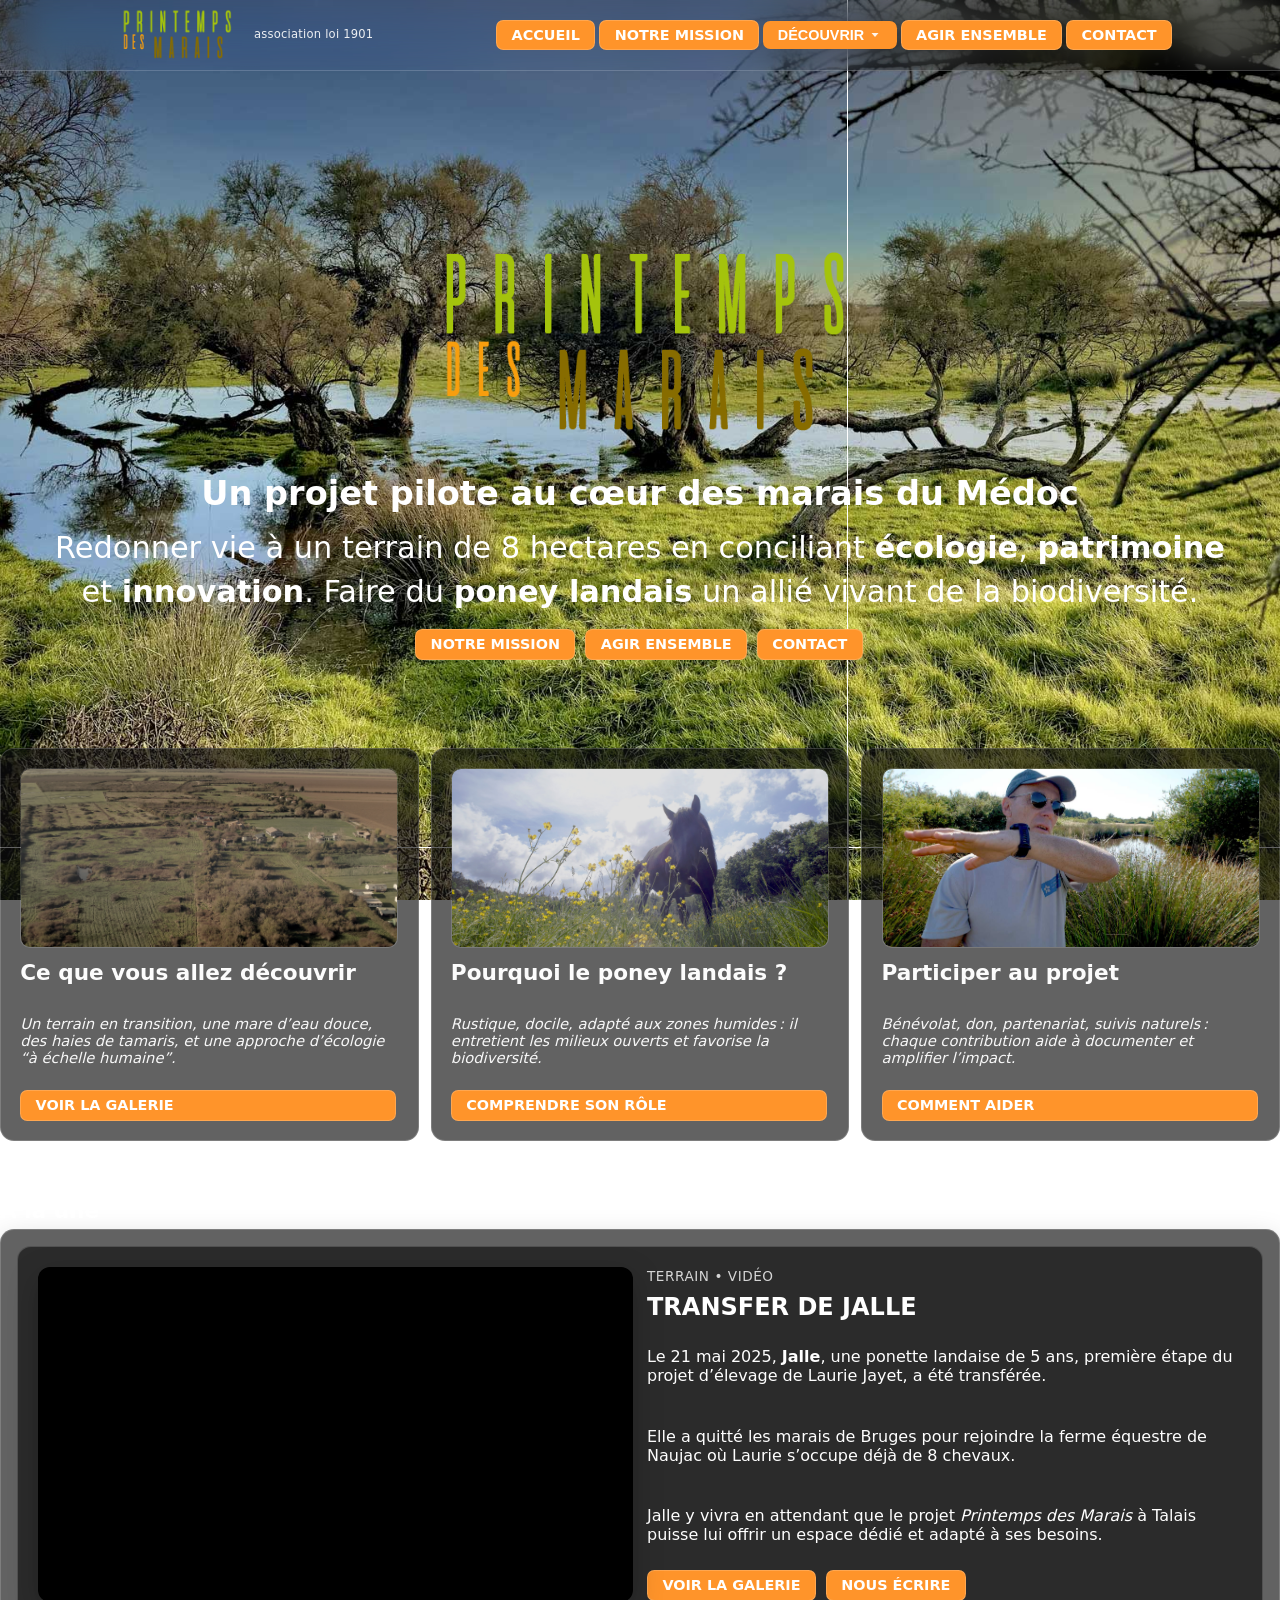
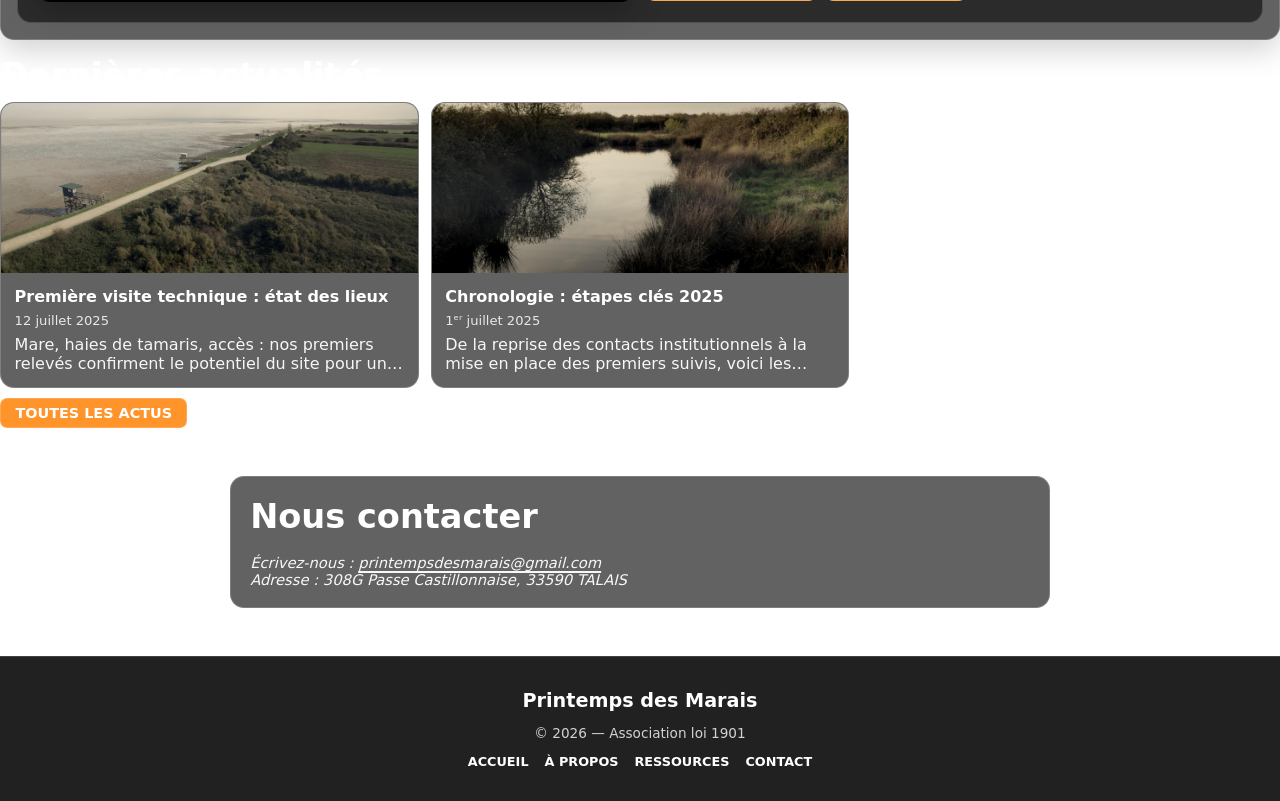
==== commit 4bdd3e15: "Update index.html" ====
--- a/index.html
+++ b/index.html
@@ -5,13 +5,17 @@
   <meta name="viewport" content="width=device-width,initial-scale=1" />
   <title>Printemps des Marais — Accueil</title>
   <meta name="description" content="Projet pilote dans les marais du Médoc : écologie, patrimoine, poney landais.">
+
   <!-- Styles globaux -->
   <link rel="stylesheet" href="css/layout.css">
   <link rel="stylesheet" href="css/content.css">
   <link rel="stylesheet" href="css/fonts.css">
+
   <style>
     /* Ajustements légers spécifiques à l’accueil */
     #hero { text-align:center; padding: clamp(2rem,6vw,4rem) 0; }
+    /* 150px au-dessus du logo */
+    #hero .brand-hero{ margin-top:150px; }
     #hero .brand-hero img{ width:100%; max-width:520px; height:auto; display:block; margin:0 auto; }
     #hero .hero-lead{
       color:#fff;
@@ -33,10 +37,28 @@
       border-radius:14px;
       color:#fff;
       padding: clamp(.9rem, 2.5vw, 1.2rem);
-      display:grid; gap:.4rem;
+      display:grid; gap:.6rem;
+      overflow:hidden;
     }
     .home-card h3{ margin:.1rem 0 .2rem 0; color:#fff; }
     .home-card p.small{ font-size:.92rem; opacity:.95; font-style: italic; }
+    .card-thumb{
+      width:100%; height:180px; object-fit:cover; display:block;
+      border-radius:10px; border:1px solid rgba(255,255,255,.12);
+      background:rgba(255,255,255,.04);
+    }
+
+    /* À la une (wrapper pour les features) */
+    #home-featured-section { margin-top: 0.5rem; }
+    #home-featured .feature-wrap{
+      background: rgba(15,15,15,.65);
+      border: 1px solid rgba(255,255,255,.18);
+      border-radius: 14px;
+      padding: clamp(.6rem, 2vw, 1rem);
+      box-shadow: 0 10px 30px rgba(0,0,0,.18);
+      overflow: hidden;
+    }
+    #home-featured > .feature-wrap + .feature-wrap { margin-top: 12px; }
 
     /* Section actualités (le script injecte .news-card depuis home-news.js) */
     #actualites .section-title{ margin-bottom:.4rem; }
@@ -68,19 +90,22 @@
     </section>
 
     <!-- 3 boxes de mise en contexte -->
-    <section aria-label="À la une" style="padding: .5rem 0 1rem 0;">
+    <section aria-label="Mise en contexte" style="padding: .5rem 0 1rem 0;">
       <div class="home-grid">
         <article class="home-card">
+          <img src="images/vuegenerale.jpg" alt="Vue générale du terrain" class="card-thumb" loading="lazy">
           <h3 class="section-subtitle">Ce que vous allez découvrir</h3>
           <p class="small">Un terrain en transition, une mare d’eau douce, des haies de tamaris, et une approche d’écologie “à échelle humaine”.</p>
           <a href="galerie.html" class="nav-button">Voir la galerie</a>
         </article>
         <article class="home-card">
+          <img src="images/poney1.jpg" alt="Poney landais dans les marais" class="card-thumb" loading="lazy">
           <h3 class="section-subtitle">Pourquoi le poney landais ?</h3>
           <p class="small">Rustique, docile, adapté aux zones humides : il entretient les milieux ouverts et favorise la biodiversité.</p>
           <a href="projet-1.html#biodiversite" class="nav-button">Comprendre son rôle</a>
         </article>
         <article class="home-card">
+          <img src="images/miniatures/etude1.jpg" alt="Études et participation au projet" class="card-thumb" loading="lazy">
           <h3 class="section-subtitle">Participer au projet</h3>
           <p class="small">Bénévolat, don, partenariat, suivis naturels : chaque contribution aide à documenter et amplifier l’impact.</p>
           <a href="agir.html" class="nav-button">Comment aider</a>
@@ -88,10 +113,16 @@
       </div>
     </section>
 
+    <!-- À LA UNE (FEATURED) -->
+    <section id="home-featured-section" aria-label="À la une">
+      <h2 class="section-subtitle">À la une</h2>
+      <div id="home-featured" data-limit="1"></div>
+    </section>
+
     <!-- ACTUALITÉS (auto : 3 derniers articles de actus.html) -->
     <section id="actualites" aria-label="Dernières actualités" style="padding:1rem 0 2rem 0;">
       <h2 class="section-title">Dernières actualités</h2>
-      <div id="home-news-list" class="news-list"></div>
+      <div id="home-news" class="news-list"></div>
       <div style="margin-top:.6rem;">
         <a class="nav-button" href="actus.html">Toutes les actus</a>
       </div>
@@ -117,7 +148,7 @@
   <script src="js/injector.js"></script>
   <script src="js/short-text.js"></script>
 
-  <!-- Script d’agrégation des actus (auto 3 derniers) -->
+  <!-- Script d’agrégation des actus (gère “À la une” + “Dernières actualités”) -->
   <script src="js/home-news.js" defer></script>
 </body>
 </html>
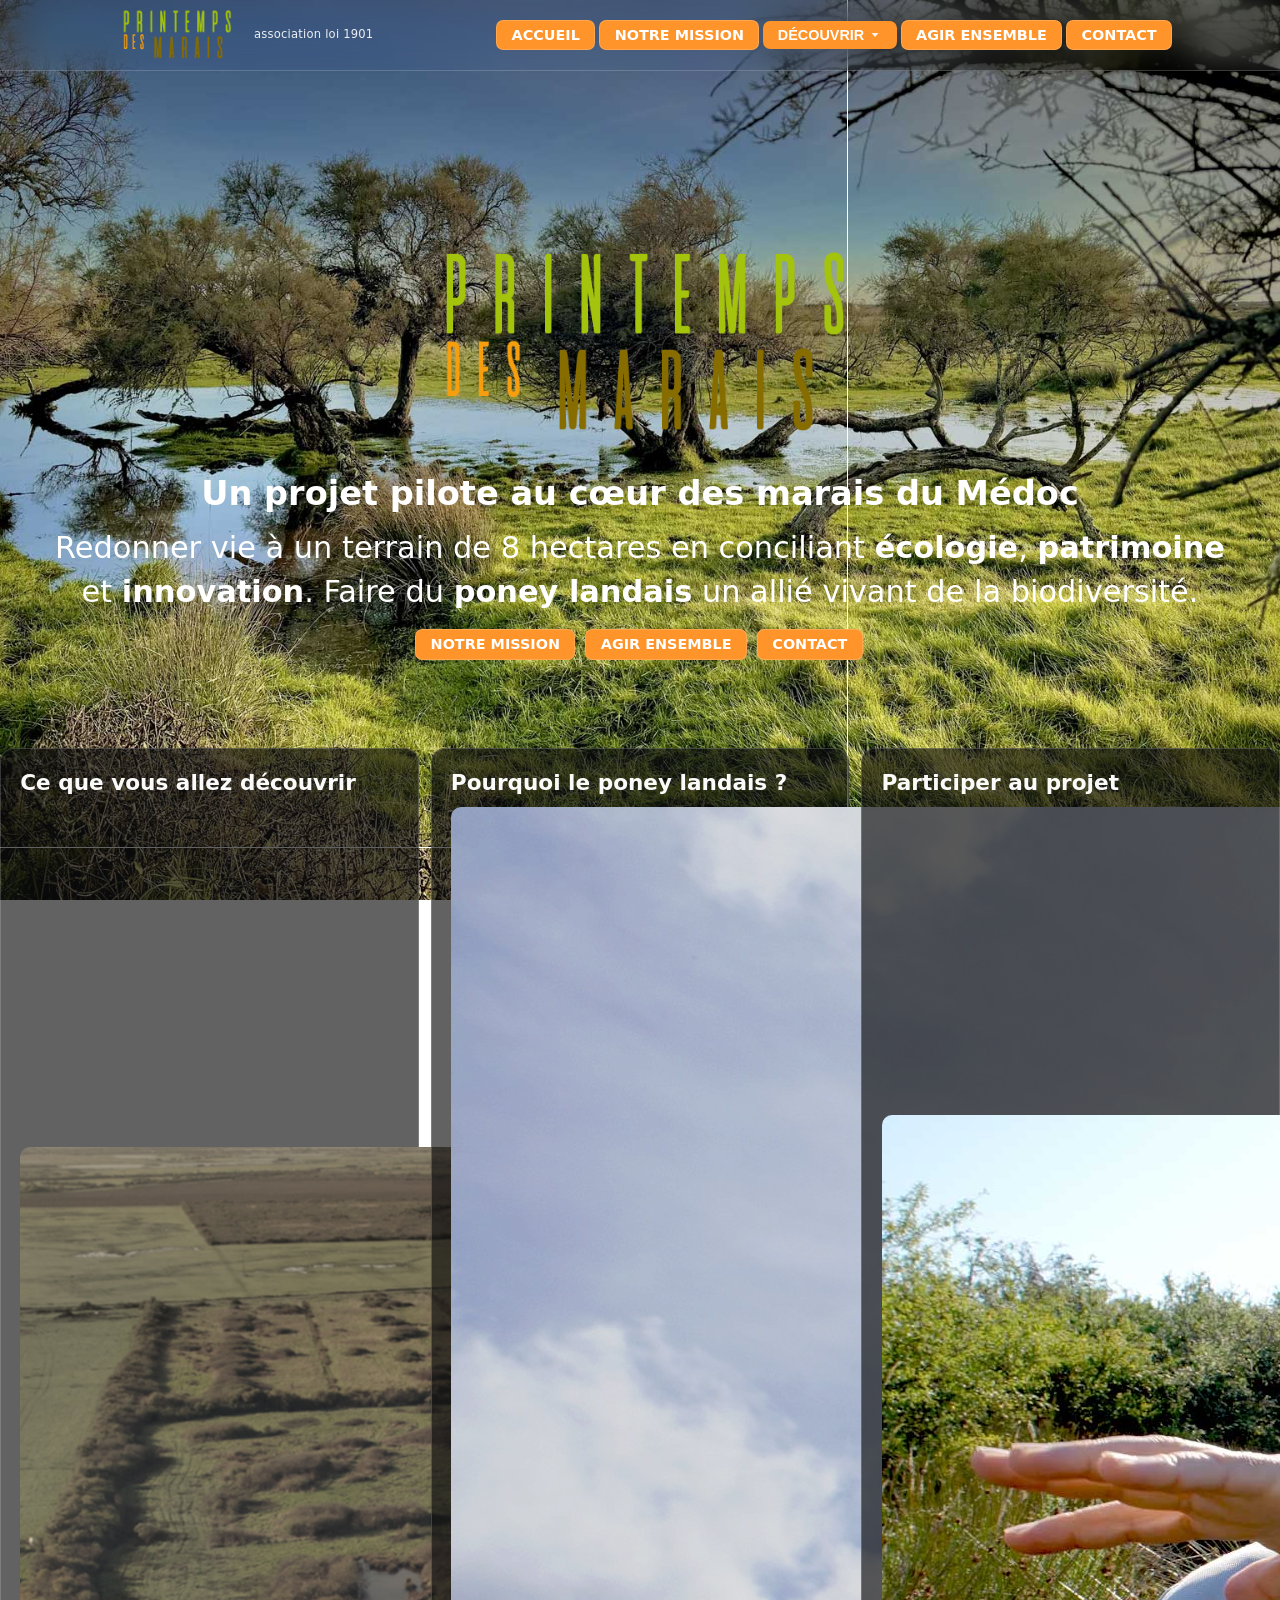
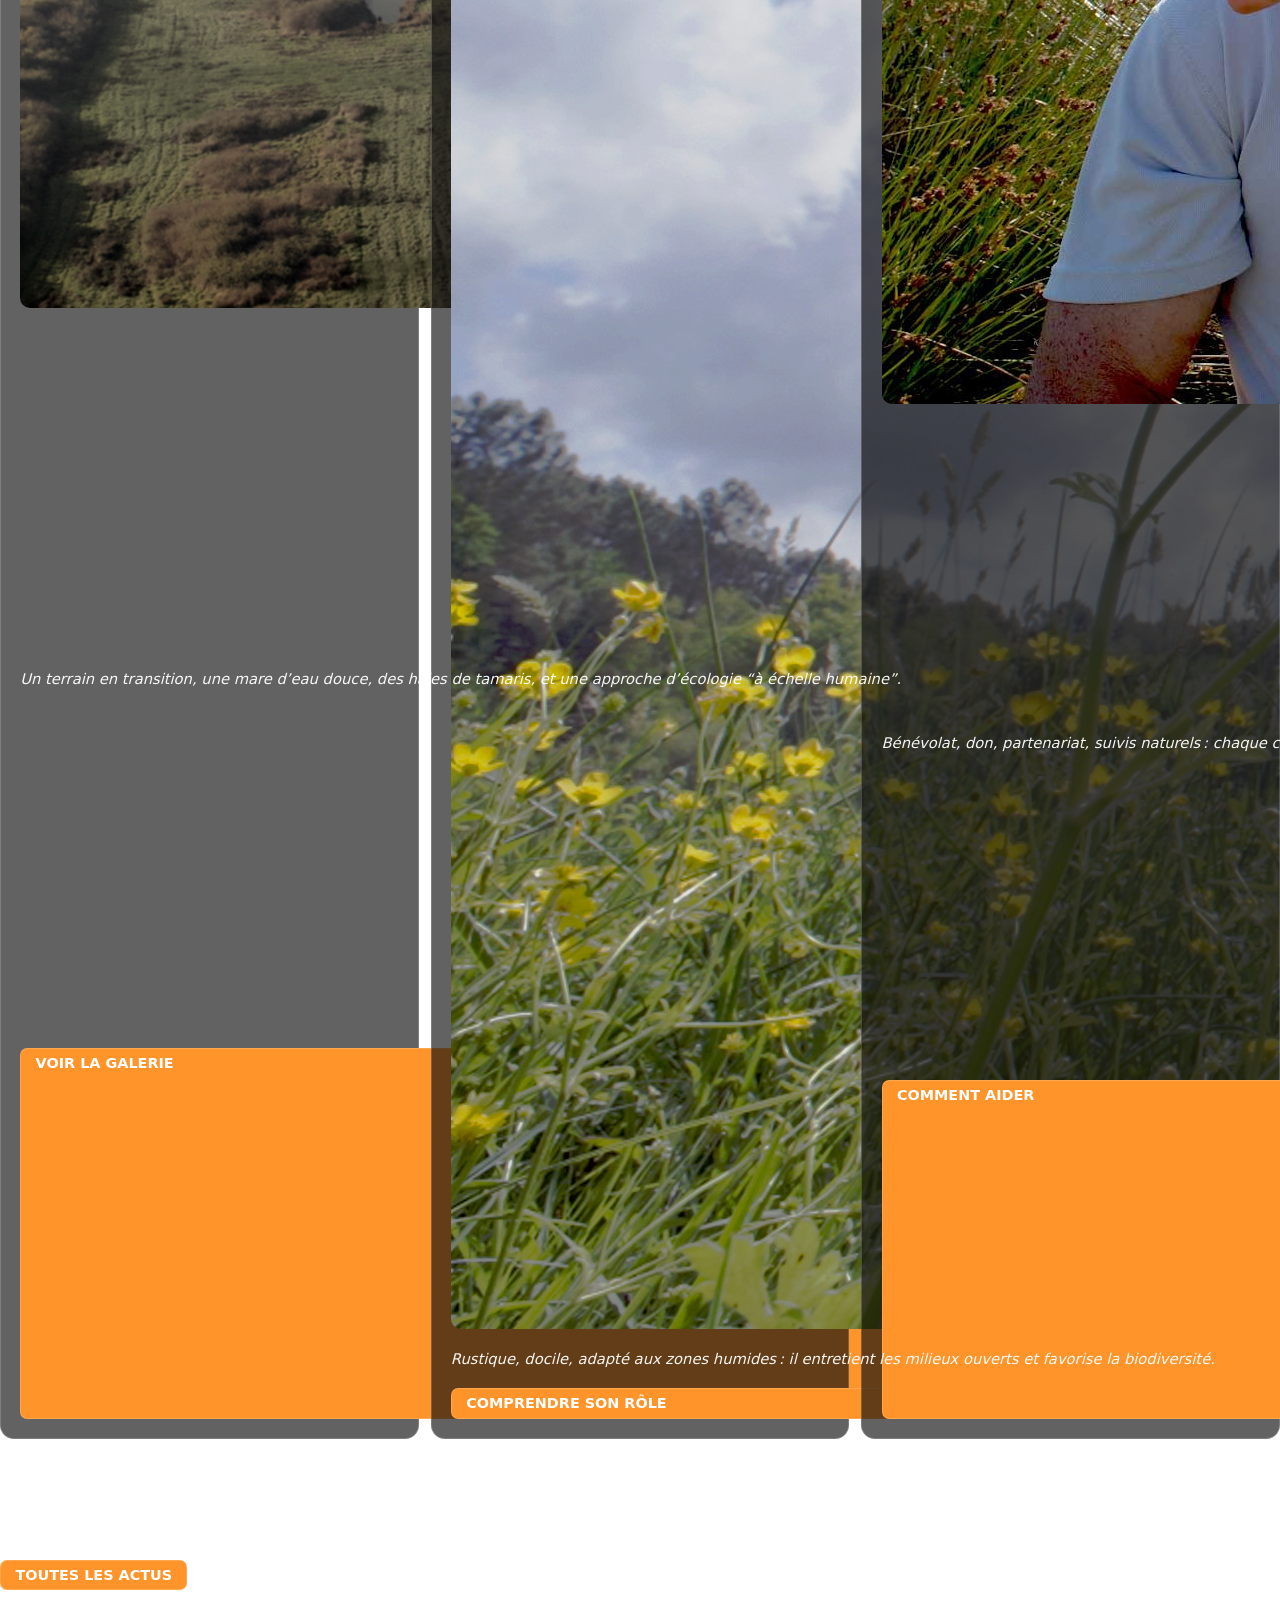
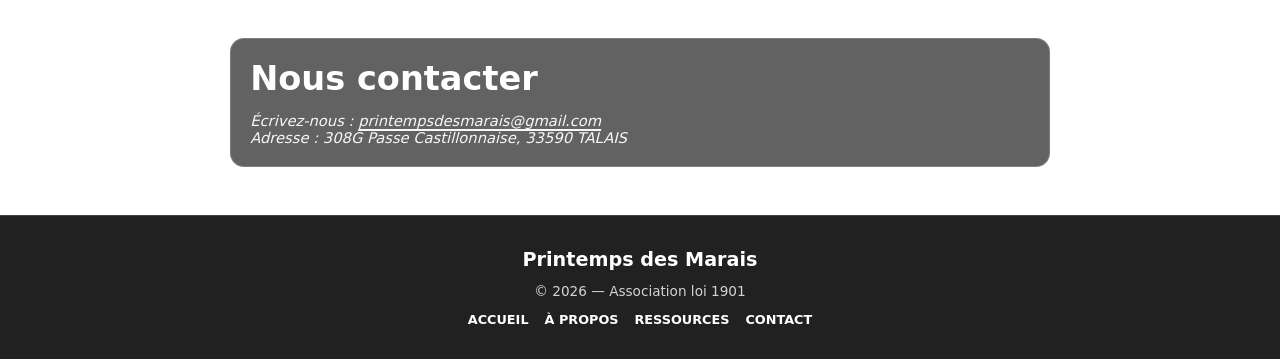
==== commit 45579a3e: "Update index.html" ====
--- a/index.html
+++ b/index.html
@@ -5,18 +5,14 @@
   <meta name="viewport" content="width=device-width,initial-scale=1" />
   <title>Printemps des Marais — Accueil</title>
   <meta name="description" content="Projet pilote dans les marais du Médoc : écologie, patrimoine, poney landais.">
-
   <!-- Styles globaux -->
   <link rel="stylesheet" href="css/layout.css">
   <link rel="stylesheet" href="css/content.css">
   <link rel="stylesheet" href="css/fonts.css">
-
   <style>
     /* Ajustements légers spécifiques à l’accueil */
     #hero { text-align:center; padding: clamp(2rem,6vw,4rem) 0; }
-    /* 150px au-dessus du logo */
-    #hero .brand-hero{ margin-top:150px; }
-    #hero .brand-hero img{ width:100%; max-width:520px; height:auto; display:block; margin:0 auto; }
+    #hero .brand-hero img{ width:100%; max-width:520px; height:auto; display:block; margin:150px auto 0 auto; } /* 150px espace */
     #hero .hero-lead{
       color:#fff;
       font-size: clamp(1.2rem, 2.8vw, 1.9rem);
@@ -37,35 +33,18 @@
       border-radius:14px;
       color:#fff;
       padding: clamp(.9rem, 2.5vw, 1.2rem);
-      display:grid; gap:.6rem;
-      overflow:hidden;
+      display:grid; gap:.4rem;
     }
     .home-card h3{ margin:.1rem 0 .2rem 0; color:#fff; }
     .home-card p.small{ font-size:.92rem; opacity:.95; font-style: italic; }
-    .card-thumb{
-      width:100%; height:180px; object-fit:cover; display:block;
-      border-radius:10px; border:1px solid rgba(255,255,255,.12);
-      background:rgba(255,255,255,.04);
-    }
 
-    /* À la une (wrapper pour les features) */
-    #home-featured-section { margin-top: 0.5rem; }
-    #home-featured .feature-wrap{
-      background: rgba(15,15,15,.65);
-      border: 1px solid rgba(255,255,255,.18);
-      border-radius: 14px;
-      padding: clamp(.6rem, 2vw, 1rem);
-      box-shadow: 0 10px 30px rgba(0,0,0,.18);
-      overflow: hidden;
-    }
-    #home-featured > .feature-wrap + .feature-wrap { margin-top: 12px; }
-
-    /* Section actualités (le script injecte .news-card depuis home-news.js) */
+    /* Section actualités */
     #actualites .section-title{ margin-bottom:.4rem; }
+    .news-card .nav-button { margin-top:.4rem; display:inline-block; }
   </style>
 </head>
 <body class="page1">
-  <!-- Fond décoratif (défini via body.page1 dans content.css → fondterrain8.jpg) -->
+  <!-- Fond décoratif -->
   <div class="bg-container"><div class="bg-image"></div></div>
 
   <!-- Header injecté -->
@@ -90,39 +69,33 @@
     </section>
 
     <!-- 3 boxes de mise en contexte -->
-    <section aria-label="Mise en contexte" style="padding: .5rem 0 1rem 0;">
+    <section aria-label="À la une" style="padding: .5rem 0 1rem 0;">
       <div class="home-grid">
         <article class="home-card">
-          <img src="images/vuegenerale.jpg" alt="Vue générale du terrain" class="card-thumb" loading="lazy">
           <h3 class="section-subtitle">Ce que vous allez découvrir</h3>
+          <img src="images/vuegenerale.jpg" alt="Vue générale du terrain" style="border-radius:10px;">
           <p class="small">Un terrain en transition, une mare d’eau douce, des haies de tamaris, et une approche d’écologie “à échelle humaine”.</p>
           <a href="galerie.html" class="nav-button">Voir la galerie</a>
         </article>
         <article class="home-card">
-          <img src="images/poney1.jpg" alt="Poney landais dans les marais" class="card-thumb" loading="lazy">
           <h3 class="section-subtitle">Pourquoi le poney landais ?</h3>
+          <img src="images/poney1.jpg" alt="Poney landais" style="border-radius:10px;">
           <p class="small">Rustique, docile, adapté aux zones humides : il entretient les milieux ouverts et favorise la biodiversité.</p>
           <a href="projet-1.html#biodiversite" class="nav-button">Comprendre son rôle</a>
         </article>
         <article class="home-card">
-          <img src="images/miniatures/etude1.jpg" alt="Études et participation au projet" class="card-thumb" loading="lazy">
           <h3 class="section-subtitle">Participer au projet</h3>
+          <img src="images/miniatures/etude1.jpg" alt="Étude de terrain" style="border-radius:10px;">
           <p class="small">Bénévolat, don, partenariat, suivis naturels : chaque contribution aide à documenter et amplifier l’impact.</p>
           <a href="agir.html" class="nav-button">Comment aider</a>
         </article>
       </div>
     </section>
 
-    <!-- À LA UNE (FEATURED) -->
-    <section id="home-featured-section" aria-label="À la une">
-      <h2 class="section-subtitle">À la une</h2>
-      <div id="home-featured" data-limit="1"></div>
-    </section>
-
-    <!-- ACTUALITÉS (auto : 3 derniers articles de actus.html) -->
+    <!-- ACTUALITÉS -->
     <section id="actualites" aria-label="Dernières actualités" style="padding:1rem 0 2rem 0;">
       <h2 class="section-title">Dernières actualités</h2>
-      <div id="home-news" class="news-list"></div>
+      <div id="home-news-list" class="news-list"></div>
       <div style="margin-top:.6rem;">
         <a class="nav-button" href="actus.html">Toutes les actus</a>
       </div>
@@ -148,7 +121,7 @@
   <script src="js/injector.js"></script>
   <script src="js/short-text.js"></script>
 
-  <!-- Script d’agrégation des actus (gère “À la une” + “Dernières actualités”) -->
+  <!-- Script d’agrégation des actus -->
   <script src="js/home-news.js" defer></script>
 </body>
 </html>
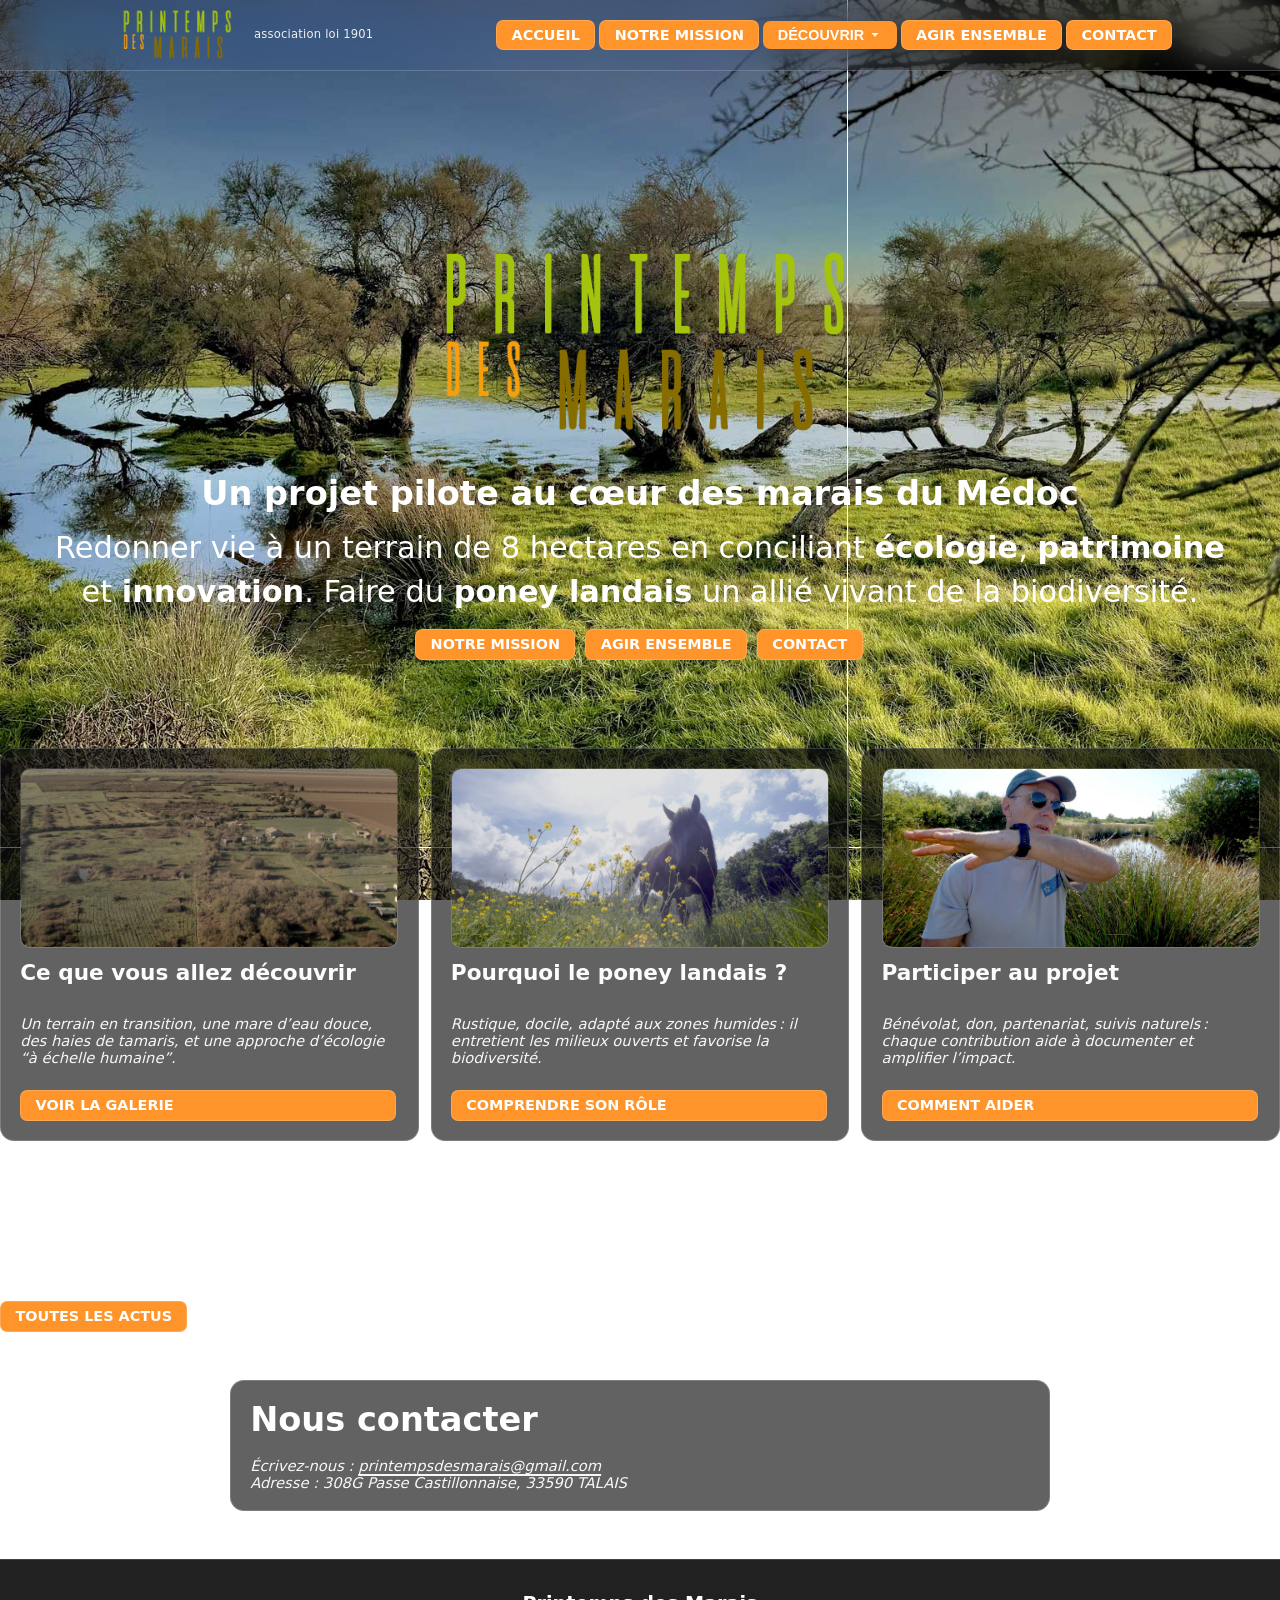
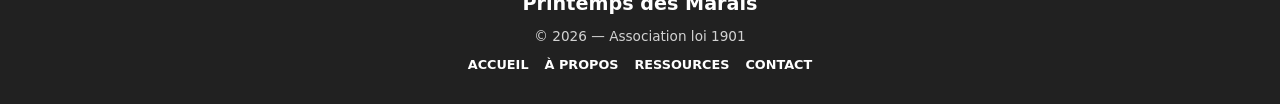
==== commit 342746d0: "Update index.html" ====
--- a/index.html
+++ b/index.html
@@ -5,14 +5,18 @@
   <meta name="viewport" content="width=device-width,initial-scale=1" />
   <title>Printemps des Marais — Accueil</title>
   <meta name="description" content="Projet pilote dans les marais du Médoc : écologie, patrimoine, poney landais.">
+
   <!-- Styles globaux -->
   <link rel="stylesheet" href="css/layout.css">
   <link rel="stylesheet" href="css/content.css">
   <link rel="stylesheet" href="css/fonts.css">
+
   <style>
     /* Ajustements légers spécifiques à l’accueil */
     #hero { text-align:center; padding: clamp(2rem,6vw,4rem) 0; }
-    #hero .brand-hero img{ width:100%; max-width:520px; height:auto; display:block; margin:150px auto 0 auto; } /* 150px espace */
+    /* 150px au-dessus du logo */
+    #hero .brand-hero{ margin-top:150px; }
+    #hero .brand-hero img{ width:100%; max-width:520px; height:auto; display:block; margin:0 auto; }
     #hero .hero-lead{
       color:#fff;
       font-size: clamp(1.2rem, 2.8vw, 1.9rem);
@@ -33,18 +37,35 @@
       border-radius:14px;
       color:#fff;
       padding: clamp(.9rem, 2.5vw, 1.2rem);
-      display:grid; gap:.4rem;
+      display:grid; gap:.6rem;
+      overflow:hidden;
     }
     .home-card h3{ margin:.1rem 0 .2rem 0; color:#fff; }
     .home-card p.small{ font-size:.92rem; opacity:.95; font-style: italic; }
+    .card-thumb{
+      width:100%; height:180px; object-fit:cover; display:block;
+      border-radius:10px; border:1px solid rgba(255,255,255,.12);
+      background:rgba(255,255,255,.04);
+    }
 
-    /* Section actualités */
+    /* À la une (wrapper pour les features) */
+    #home-featured-section { margin-top: 0.5rem; }
+    #home-featured .feature-wrap{
+      background: rgba(15,15,15,.65);
+      border: 1px solid rgba(255,255,255,.18);
+      border-radius: 14px;
+      padding: clamp(.6rem, 2vw, 1rem);
+      box-shadow: 0 10px 30px rgba(0,0,0,.18);
+      overflow: hidden;
+    }
+    #home-featured > .feature-wrap + .feature-wrap { margin-top: 12px; }
+
+    /* Section actualités (le script injecte .news-card depuis home-news.js) */
     #actualites .section-title{ margin-bottom:.4rem; }
-    .news-card .nav-button { margin-top:.4rem; display:inline-block; }
   </style>
 </head>
 <body class="page1">
-  <!-- Fond décoratif -->
+  <!-- Fond décoratif (défini via body.page1 dans content.css → fondterrain8.jpg) -->
   <div class="bg-container"><div class="bg-image"></div></div>
 
   <!-- Header injecté -->
@@ -69,33 +90,39 @@
     </section>
 
     <!-- 3 boxes de mise en contexte -->
-    <section aria-label="À la une" style="padding: .5rem 0 1rem 0;">
+    <section aria-label="Mise en contexte" style="padding: .5rem 0 1rem 0;">
       <div class="home-grid">
         <article class="home-card">
+          <img src="images/vuegenerale.jpg" alt="Vue générale du terrain" class="card-thumb" loading="lazy">
           <h3 class="section-subtitle">Ce que vous allez découvrir</h3>
-          <img src="images/vuegenerale.jpg" alt="Vue générale du terrain" style="border-radius:10px;">
           <p class="small">Un terrain en transition, une mare d’eau douce, des haies de tamaris, et une approche d’écologie “à échelle humaine”.</p>
           <a href="galerie.html" class="nav-button">Voir la galerie</a>
         </article>
         <article class="home-card">
+          <img src="images/poney1.jpg" alt="Poney landais dans les marais" class="card-thumb" loading="lazy">
           <h3 class="section-subtitle">Pourquoi le poney landais ?</h3>
-          <img src="images/poney1.jpg" alt="Poney landais" style="border-radius:10px;">
           <p class="small">Rustique, docile, adapté aux zones humides : il entretient les milieux ouverts et favorise la biodiversité.</p>
           <a href="projet-1.html#biodiversite" class="nav-button">Comprendre son rôle</a>
         </article>
         <article class="home-card">
+          <img src="images/miniatures/etude1.jpg" alt="Études et participation au projet" class="card-thumb" loading="lazy">
           <h3 class="section-subtitle">Participer au projet</h3>
-          <img src="images/miniatures/etude1.jpg" alt="Étude de terrain" style="border-radius:10px;">
           <p class="small">Bénévolat, don, partenariat, suivis naturels : chaque contribution aide à documenter et amplifier l’impact.</p>
           <a href="agir.html" class="nav-button">Comment aider</a>
         </article>
       </div>
     </section>
 
-    <!-- ACTUALITÉS -->
+    <!-- À LA UNE (FEATURED) -->
+    <section id="home-featured-section" aria-label="À la une">
+      <h2 class="section-subtitle">À la une</h2>
+      <div id="home-featured" data-limit="1"></div>
+    </section>
+
+    <!-- ACTUALITÉS (auto : 3 derniers articles de actus.html) -->
     <section id="actualites" aria-label="Dernières actualités" style="padding:1rem 0 2rem 0;">
       <h2 class="section-title">Dernières actualités</h2>
-      <div id="home-news-list" class="news-list"></div>
+      <div id="home-news" class="news-list"></div>
       <div style="margin-top:.6rem;">
         <a class="nav-button" href="actus.html">Toutes les actus</a>
       </div>
@@ -121,7 +148,7 @@
   <script src="js/injector.js"></script>
   <script src="js/short-text.js"></script>
 
-  <!-- Script d’agrégation des actus -->
+  <!-- Script d’agrégation des actus (gère “À la une” + “Dernières actualités”) -->
   <script src="js/home-news.js" defer></script>
 </body>
 </html>
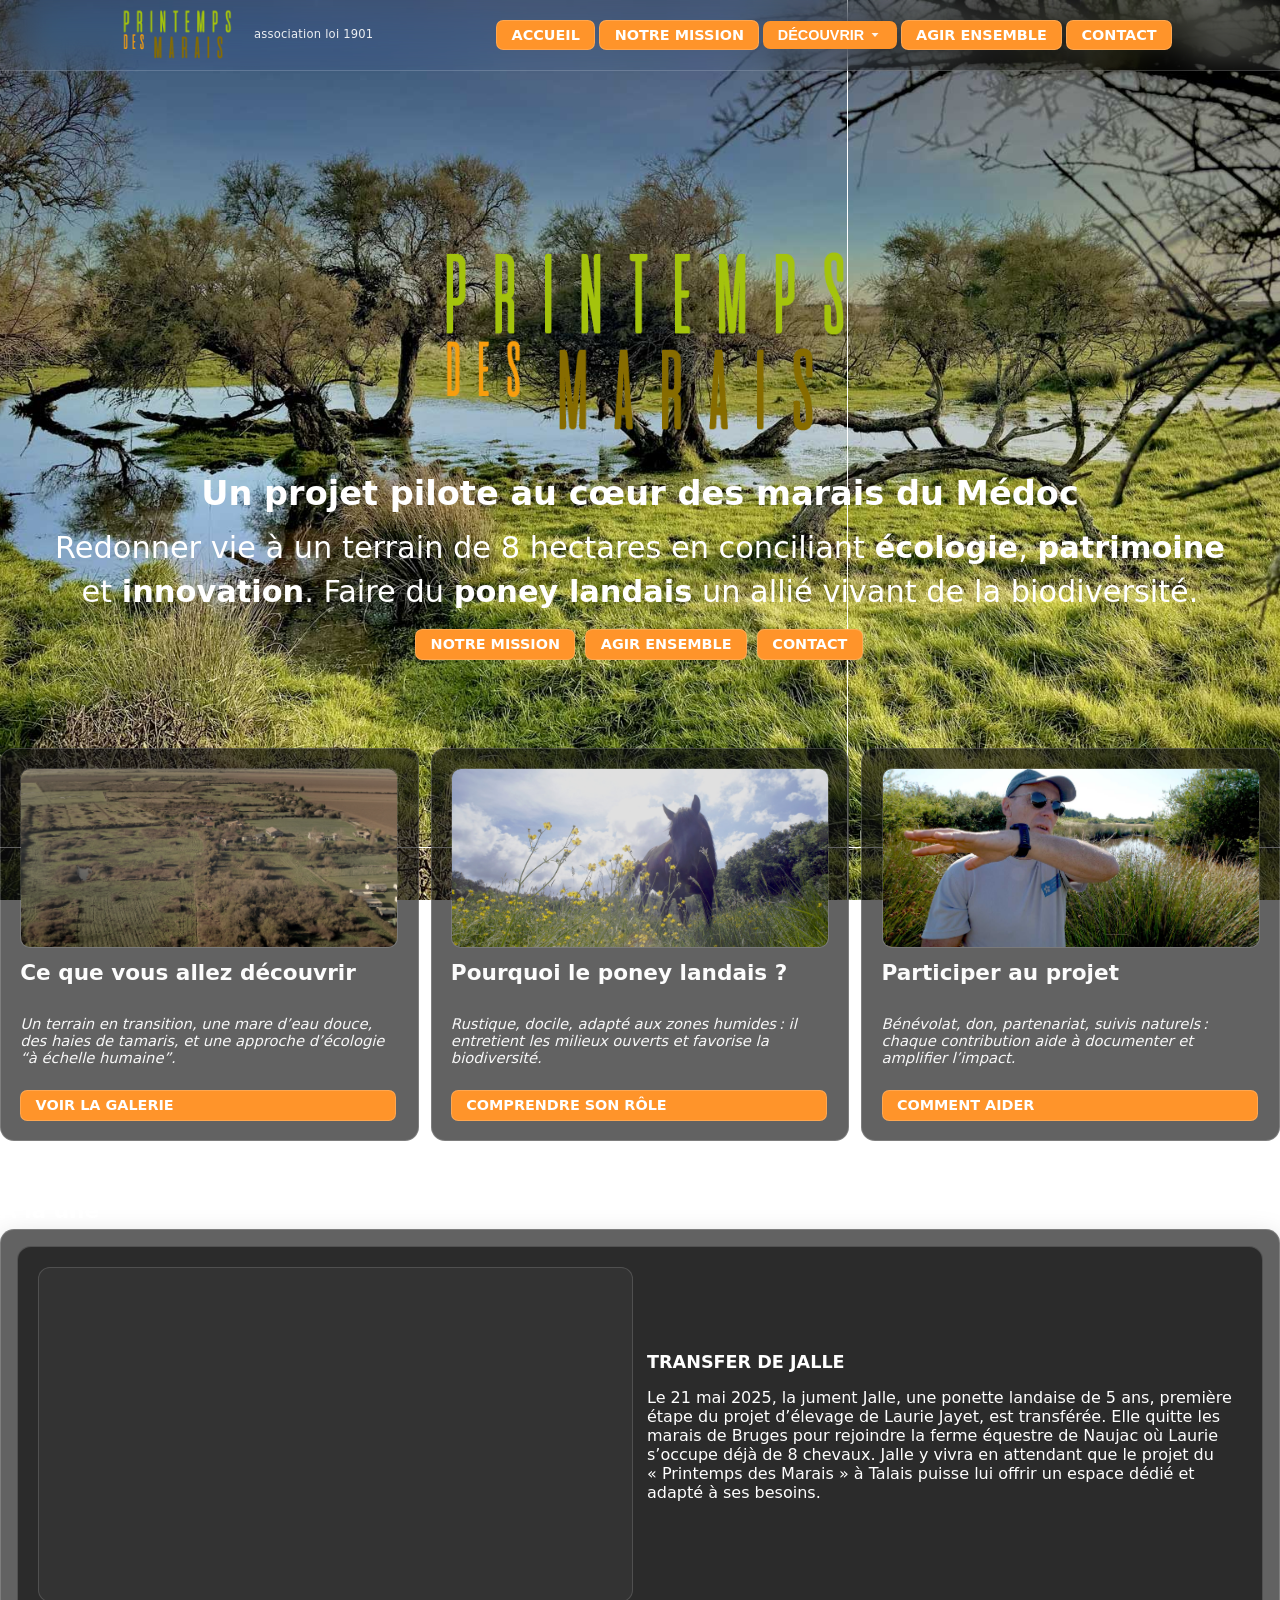
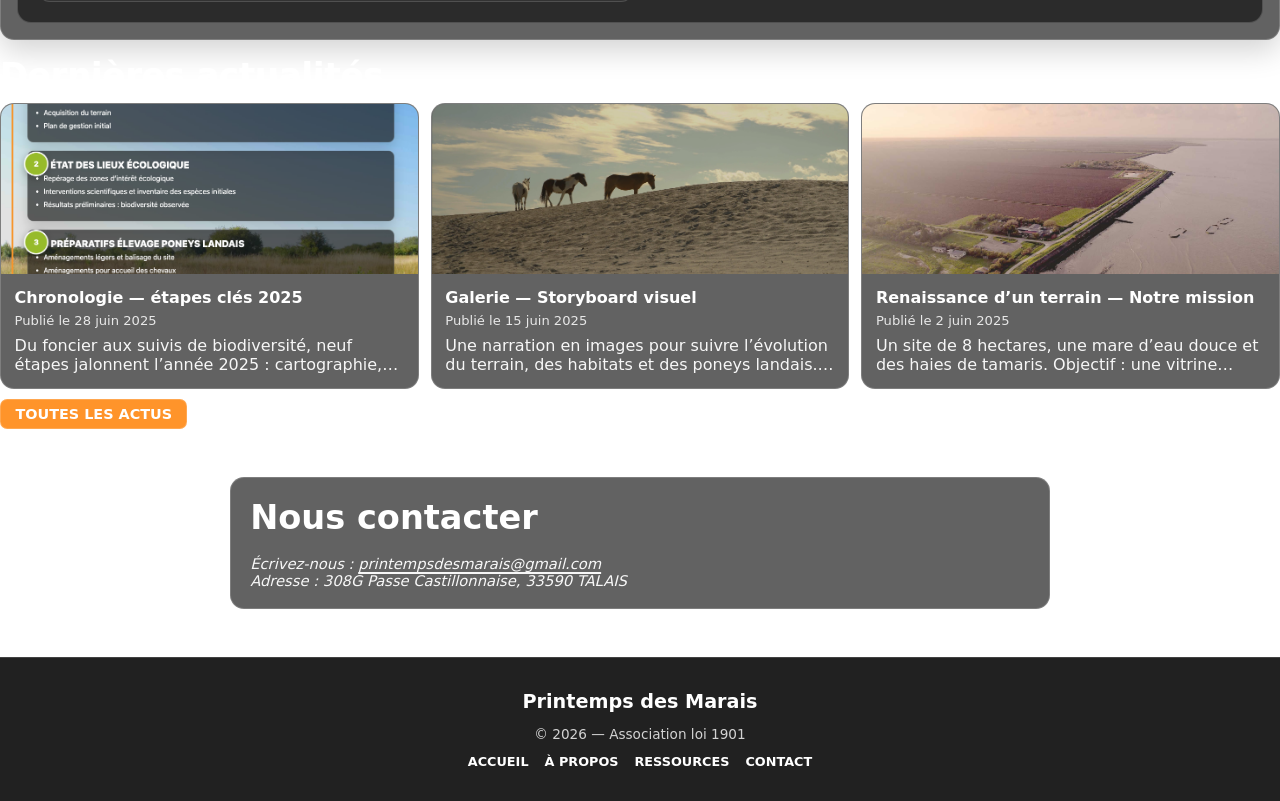
==== commit 05fc4104: "Update index.html" ====
--- a/index.html
+++ b/index.html
@@ -11,44 +11,32 @@
   <link rel="stylesheet" href="css/content.css">
   <link rel="stylesheet" href="css/fonts.css">
 
+  <!-- Ajustements locaux -->
   <style>
-    /* Ajustements légers spécifiques à l’accueil */
     #hero { text-align:center; padding: clamp(2rem,6vw,4rem) 0; }
-    /* 150px au-dessus du logo */
-    #hero .brand-hero{ margin-top:150px; }
+    #hero .brand-hero{ margin-top:150px; } /* 150px au-dessus du logo */
     #hero .brand-hero img{ width:100%; max-width:520px; height:auto; display:block; margin:0 auto; }
     #hero .hero-lead{
-      color:#fff;
-      font-size: clamp(1.2rem, 2.8vw, 1.9rem);
-      line-height:1.45;
-      max-width: 74ch;
-      margin: .75rem auto 0 auto;
-      text-wrap: balance;
-      text-align:center;
+      color:#fff; font-size: clamp(1.2rem, 2.8vw, 1.9rem);
+      line-height:1.45; max-width:74ch; margin:.75rem auto 0; text-wrap:balance; text-align:center;
     }
     .cta-row{ display:flex; gap:.5rem; flex-wrap:wrap; justify-content:center; margin-top:.9rem; }
 
-    /* Petites “box” d’infos sous le hero */
     .home-grid{ display:grid; gap:12px; margin: 1rem 0 2rem 0; }
     @media (min-width: 900px){ .home-grid{ grid-template-columns: repeat(3, minmax(0, 1fr)); } }
     .home-card{
       background: rgba(15,15,15,.65);
       border:1px solid rgba(255,255,255,.18);
-      border-radius:14px;
-      color:#fff;
-      padding: clamp(.9rem, 2.5vw, 1.2rem);
-      display:grid; gap:.6rem;
-      overflow:hidden;
+      border-radius:14px; color:#fff;
+      padding: clamp(.9rem, 2.5vw, 1.2rem); display:grid; gap:.6rem; overflow:hidden;
     }
     .home-card h3{ margin:.1rem 0 .2rem 0; color:#fff; }
     .home-card p.small{ font-size:.92rem; opacity:.95; font-style: italic; }
     .card-thumb{
       width:100%; height:180px; object-fit:cover; display:block;
-      border-radius:10px; border:1px solid rgba(255,255,255,.12);
-      background:rgba(255,255,255,.04);
+      border-radius:10px; border:1px solid rgba(255,255,255,.12); background:rgba(255,255,255,.04);
     }
 
-    /* À la une (wrapper pour les features) */
     #home-featured-section { margin-top: 0.5rem; }
     #home-featured .feature-wrap{
       background: rgba(15,15,15,.65);
@@ -60,8 +48,8 @@
     }
     #home-featured > .feature-wrap + .feature-wrap { margin-top: 12px; }
 
-    /* Section actualités (le script injecte .news-card depuis home-news.js) */
     #actualites .section-title{ margin-bottom:.4rem; }
+    .news-card .nav-button{ margin-top:.45rem; display:inline-block; }
   </style>
 </head>
 <body class="page1">
@@ -90,7 +78,7 @@
     </section>
 
     <!-- 3 boxes de mise en contexte -->
-    <section aria-label="Mise en contexte" style="padding: .5rem 0 1rem 0;">
+    <section aria-label="Mise en contexte" style="padding:.5rem 0 1rem 0;">
       <div class="home-grid">
         <article class="home-card">
           <img src="images/vuegenerale.jpg" alt="Vue générale du terrain" class="card-thumb" loading="lazy">
